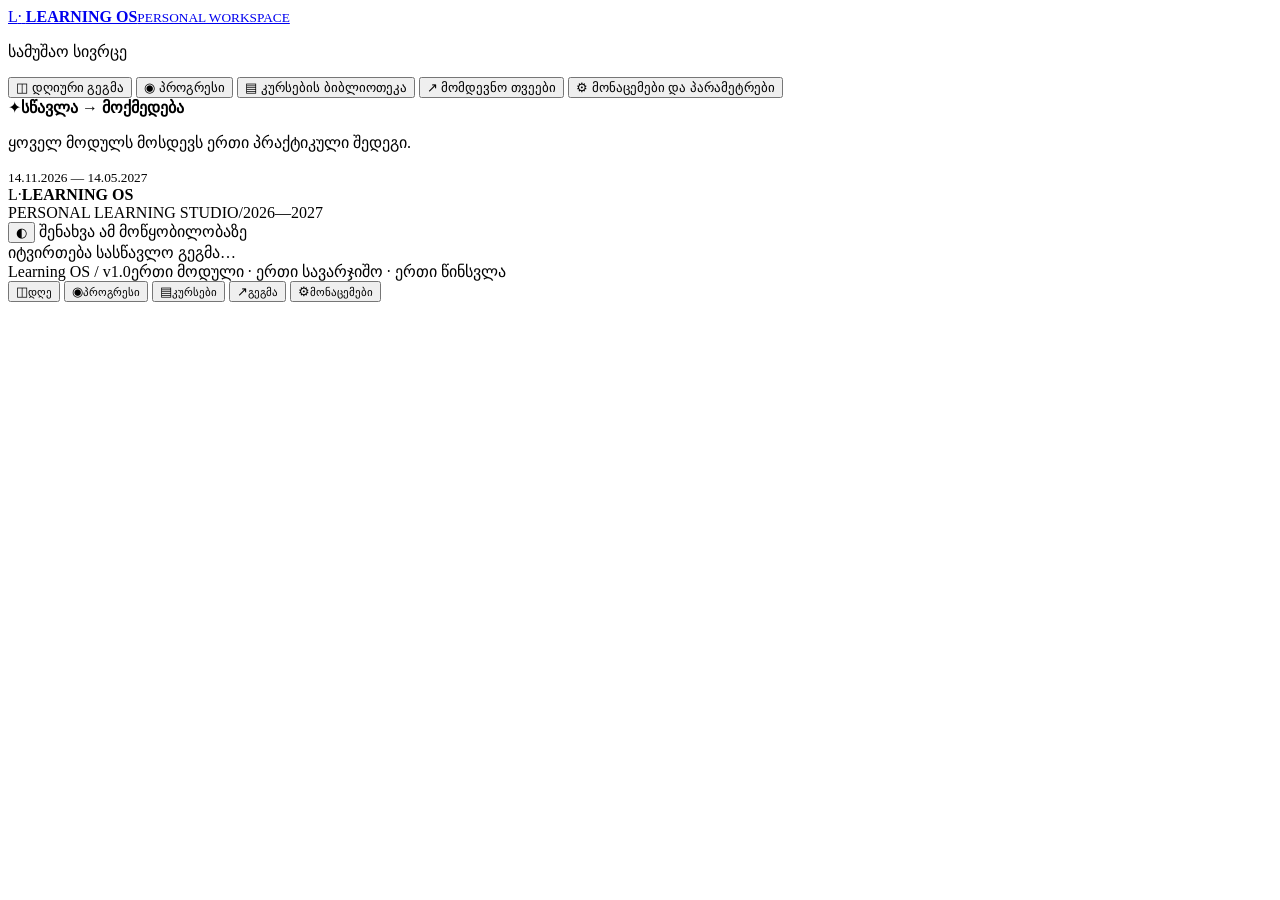
==== learning/index.html @ 4f211dae "Create responsive Learning OS app shell" ====
<!doctype html>
<html lang="ka">
<head>
  <meta charset="utf-8">
  <meta name="viewport" content="width=device-width,initial-scale=1,viewport-fit=cover">
  <meta name="theme-color" content="#183f37">
  <meta name="description" content="პერსონალური სასწავლო სამუშაო სივრცე: ყოველდღიური მოდულები, პრაქტიკული დავალებები და პროგრესი">
  <link rel="manifest" href="./manifest.webmanifest">
  <link rel="icon" href="./icon.svg" type="image/svg+xml">
  <link rel="stylesheet" href="./style.css">
  <title>Learning OS · სასწავლო სამუშაო სივრცე</title>
</head>
<body>
  <div class="app-shell">
    <aside class="sidebar">
      <a class="brand" href="./" aria-label="Learning OS">
        <span class="brand-mark">L<span>·</span></span>
        <span><strong>LEARNING OS</strong><small>PERSONAL WORKSPACE</small></span>
      </a>
      <p class="side-kicker">სამუშაო სივრცე</p>
      <nav class="side-nav" aria-label="მთავარი ნავიგაცია">
        <button data-view="today" class="active"><span>◫</span> დღიური გეგმა</button>
        <button data-view="overview"><span>◉</span> პროგრესი</button>
        <button data-view="courses"><span>▤</span> კურსების ბიბლიოთეკა</button>
        <button data-view="roadmap"><span>↗</span> მომდევნო თვეები</button>
        <button data-view="settings"><span>⚙</span> მონაცემები და პარამეტრები</button>
      </nav>
      <div class="side-bottom">
        <div class="sidebar-note"><span class="note-icon">✦</span><strong>სწავლა → მოქმედება</strong><p>ყოველ მოდულს მოსდევს ერთი პრაქტიკული შედეგი.</p></div>
        <small>14.11.2026 — 14.05.2027</small>
      </div>
    </aside>
    <div class="mobile-topbar"><span class="brand-mark small">L<span>·</span></span><strong>LEARNING OS</strong><span class="live-dot" title="პროგრესი ინახება ამ ბრაუზერში"></span></div>
    <main class="main">
      <header class="topbar">
        <div class="topbar-left"><span class="edition">PERSONAL LEARNING STUDIO</span><span class="top-sep">/</span><span>2026—2027</span></div>
        <div class="topbar-right"><button class="theme-btn" id="themeToggle" type="button" title="ფონის რეჟიმი">◐</button><span class="top-pill"><i></i> შენახვა ამ მოწყობილობაზე</span></div>
      </header>
      <div id="content" aria-live="polite"><div class="loading">იტვირთება სასწავლო გეგმა…</div></div>
      <footer class="footer"><span>Learning OS / v1.0</span><span>ერთი მოდული · ერთი სავარჯიშო · ერთი წინსვლა</span></footer>
    </main>
  </div>
  <nav class="mobile-nav" aria-label="ნავიგაცია">
    <button data-view="today" class="active"><span>◫</span><small>დღე</small></button>
    <button data-view="overview"><span>◉</span><small>პროგრესი</small></button>
    <button data-view="courses"><span>▤</span><small>კურსები</small></button>
    <button data-view="roadmap"><span>↗</span><small>გეგმა</small></button>
    <button data-view="settings"><span>⚙</span><small>მონაცემები</small></button>
  </nav>
  <div id="toast" role="status" aria-live="polite"></div>
  <script src="./data.js"></script>
  <script defer src="./app.js"></script>
</body>
</html>
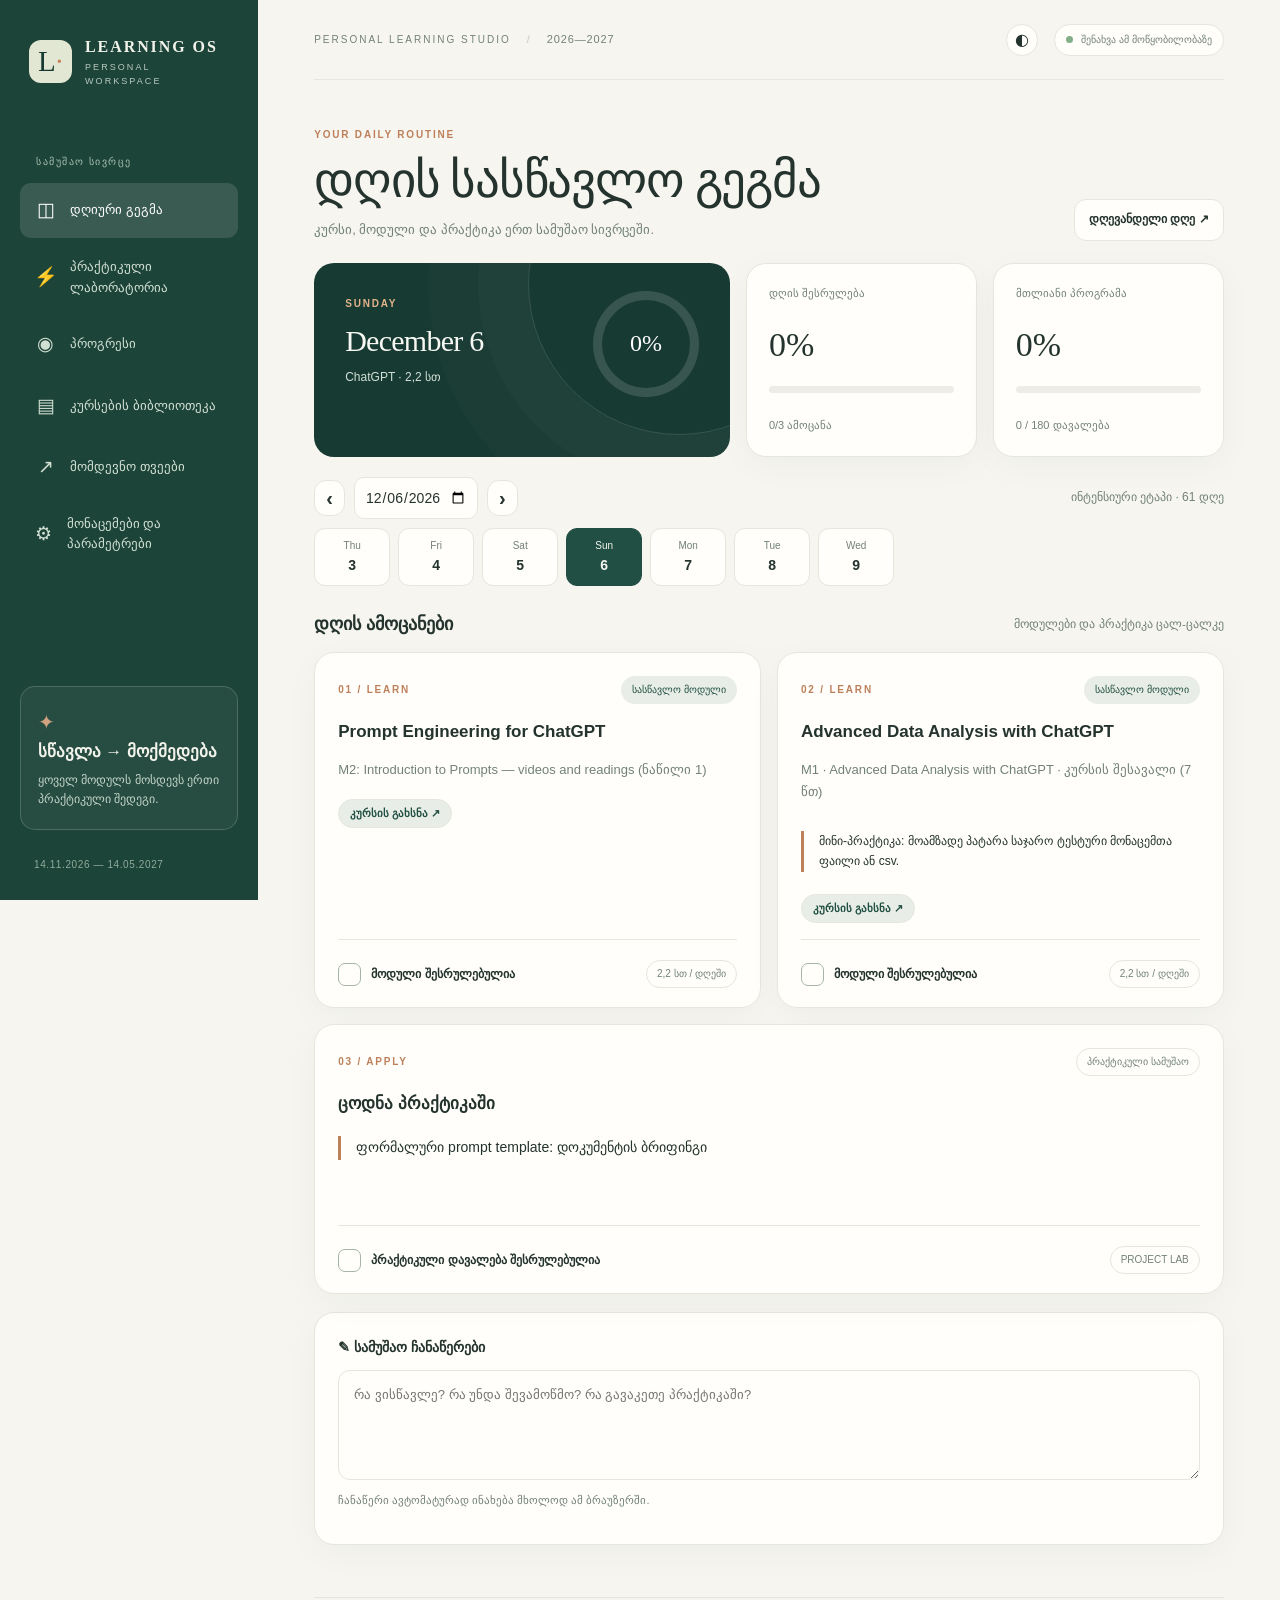
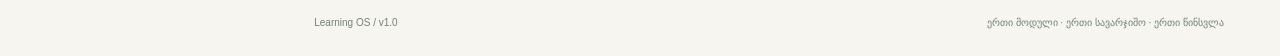
==== commit c7e46af8: "Add guided practical lab to Learning OS navigation" ====
--- a/learning/index.html
+++ b/learning/index.html
@@ -20,6 +20,7 @@
       <p class="side-kicker">სამუშაო სივრცე</p>
       <nav class="side-nav" aria-label="მთავარი ნავიგაცია">
         <button data-view="today" class="active"><span>◫</span> დღიური გეგმა</button>
+        <button data-view="lab"><span>⚡</span> პრაქტიკული ლაბორატორია</button>
         <button data-view="overview"><span>◉</span> პროგრესი</button>
         <button data-view="courses"><span>▤</span> კურსების ბიბლიოთეკა</button>
         <button data-view="roadmap"><span>↗</span> მომდევნო თვეები</button>
@@ -42,6 +43,7 @@
   </div>
   <nav class="mobile-nav" aria-label="ნავიგაცია">
     <button data-view="today" class="active"><span>◫</span><small>დღე</small></button>
+    <button data-view="lab"><span>⚡</span><small>პრაქტიკა</small></button>
     <button data-view="overview"><span>◉</span><small>პროგრესი</small></button>
     <button data-view="courses"><span>▤</span><small>კურსები</small></button>
     <button data-view="roadmap"><span>↗</span><small>გეგმა</small></button>
@@ -49,6 +51,7 @@
   </nav>
   <div id="toast" role="status" aria-live="polite"></div>
   <script src="./data.js"></script>
+  <script src="./build-lab.js"></script>
   <script defer src="./app.js"></script>
 </body>
 </html>
--- a/learning/style.css
+++ b/learning/style.css
@@ -0,0 +1,7 @@
+:root{--bg:#f6f5f0;--panel:#fffefa;--ink:#24332e;--muted:#728178;--line:#e5e7df;--accent:#214f43;--accent-deep:#173a32;--accent-pale:#e8eee7;--copper:#bd805b;--soft:#edece6;--shadow:0 9px 35px rgba(28,47,37,.035);--rad:20px}
+:root[data-theme="dark"]{--bg:#131a17;--panel:#1c2621;--ink:#e8eee9;--muted:#9dae9f;--line:#364139;--accent:#a9d1b7;--accent-deep:#97c4a8;--accent-pale:#27382d;--soft:#232d27;--copper:#d7a17d;--shadow:0 10px 40px rgba(0,0,0,.15)}
+*{box-sizing:border-box}html{scroll-behavior:smooth}body{margin:0;background:var(--bg);color:var(--ink);font-family:-apple-system,BlinkMacSystemFont,"Noto Sans Georgian","Segoe UI",Arial,sans-serif;font-size:14px;line-height:1.6;-webkit-font-smoothing:antialiased}button,input,textarea,select{font:inherit}button{cursor:pointer}button:focus-visible,a:focus-visible,input:focus-visible,textarea:focus-visible{outline:3px solid var(--copper);outline-offset:3px}a{color:inherit}.app-shell{min-height:100vh;display:grid;grid-template-columns:258px minmax(0,1fr)}.sidebar{background:#1d4439;color:#f2f3eb;position:sticky;top:0;height:100vh;display:flex;flex-direction:column;padding:34px 20px 26px}.brand{text-decoration:none;display:flex;align-items:center;gap:13px;padding:0 9px}.brand-mark{width:43px;height:43px;border-radius:12px;background:#e2e7d4;color:#173b32;font-family:Georgia,serif;font-size:29px;line-height:42px;text-align:center;display:inline-block;flex:none}.brand-mark span{color:#c8835c}.brand-mark.small{width:33px;height:33px;line-height:33px;font-size:22px;border-radius:9px}.brand strong{font-family:Georgia,serif;font-size:16px;letter-spacing:.12em;font-weight:600}.brand small{display:block;color:#b8c9be;font-size:9px;letter-spacing:.23em}.side-kicker{margin:66px 16px 13px;color:#a7c1b1;font-size:10px;text-transform:uppercase;letter-spacing:.15em}.side-nav{display:grid;gap:7px}.side-nav button{width:100%;text-align:left;border:0;border-radius:11px;background:transparent;color:#d2e0d4;padding:12px 14px;display:flex;gap:13px;align-items:center;font-size:13px}.side-nav button>span{font-size:19px;width:23px;text-align:center;font-family:Georgia,serif}.side-nav button:hover,.side-nav button.active{background:rgba(241,246,234,.13);color:#fff}.side-bottom{margin-top:auto}.sidebar-note{border:1px solid rgba(225,238,220,.19);border-radius:15px;padding:19px 17px;background:rgba(224,239,226,.05);margin-bottom:22px}.sidebar-note .note-icon{color:#d0a280;font-size:20px;display:block}.sidebar-note strong{font-family:Georgia,serif;font-size:17px}.sidebar-note p{margin:6px 0 0;font-size:12px;color:#c3d4c8}.side-bottom>small{padding-left:14px;color:#8fab9a;font-size:10px;letter-spacing:.06em}.main{min-width:0;max-width:1390px;width:100%;margin:0 auto;padding:0 5.5%}.topbar{height:80px;border-bottom:1px solid var(--line);display:flex;align-items:center;justify-content:space-between;color:var(--muted);font-size:11px;letter-spacing:.08em}.topbar-left,.topbar-right{display:flex;align-items:center;gap:16px}.edition{font-size:10px;letter-spacing:.2em}.top-sep{opacity:.35}.theme-btn{border:1px solid var(--line);border-radius:50%;background:var(--panel);color:var(--ink);width:32px;height:32px;font-size:16px}.top-pill{display:flex;align-items:center;gap:8px;border:1px solid var(--line);border-radius:50px;padding:7px 11px;background:var(--panel);font-size:10px;letter-spacing:0}.top-pill i,.live-dot{background:#82af87;width:7px;height:7px;border-radius:50%;display:inline-block}.page-intro{display:flex;justify-content:space-between;align-items:flex-end;gap:20px;margin:42px 0 22px}.eyebrow{font-size:10px;letter-spacing:.18em;color:var(--copper);text-transform:uppercase;font-weight:700}.page-intro h1,.hero h1{font-family:Georgia,"Noto Serif Georgian",serif;font-size:clamp(30px,4vw,49px);font-weight:500;line-height:1.17;margin:8px 0 10px;letter-spacing:-.025em}.sub{color:var(--muted);margin:0;font-size:13px}.btn{display:inline-flex;gap:9px;align-items:center;justify-content:center;border:1px solid var(--line);background:var(--panel);color:var(--ink);border-radius:12px;padding:10px 14px;text-decoration:none;font-size:12px;font-weight:600;transition:transform .15s,background .15s;min-height:39px}.btn:hover{transform:translateY(-1px)}.btn.primary{background:var(--accent);color:var(--bg);border-color:var(--accent)}:root[data-theme="dark"] .btn.primary{color:#162319}.btn.small{padding:7px 11px;min-height:32px}.btn.danger{color:#ba574d}.grid-head{display:grid;grid-template-columns:1.8fr 1fr 1fr;gap:16px;margin-bottom:20px}.hero{background:var(--accent-deep);color:#f7f8f3;border-radius:var(--rad);padding:28px 31px;position:relative;overflow:hidden;min-height:194px;display:flex;justify-content:space-between;gap:20px}.hero:after{content:"";position:absolute;right:-100px;top:-130px;border:1px solid #ffffff22;border-radius:50%;width:300px;height:300px;box-shadow:0 0 0 50px #ffffff05,0 0 0 100px #ffffff04}.hero p{color:#d3e1d7;margin:10px 0 0;font-size:12px}.hero h1{font-size:30px;margin:10px 0 0}.hero .eyebrow{color:#e3b38b}.ring{width:106px;height:106px;flex:none;border-radius:50%;display:grid;place-items:center;position:relative;background:conic-gradient(#d3b78f var(--pct),#ffffff24 0)}.ring:before{content:"";position:absolute;inset:9px;background:var(--accent-deep);border-radius:50%}.ring span{position:relative;font-family:Georgia,serif;font-size:24px;color:white}.metric-card,.panel,.task-card,.course-card{border:1px solid var(--line);background:var(--panel);box-shadow:var(--shadow);border-radius:var(--rad)}.metric-card{padding:21px 22px;display:flex;flex-direction:column;justify-content:space-between;min-height:194px}.metric-label{font-size:11px;color:var(--muted)}.metric-value{font-family:Georgia,serif;font-size:34px;line-height:1.1}.metric-foot{font-size:11px;color:var(--muted)}.line{height:7px;background:var(--soft);border-radius:50px;overflow:hidden}.line>span{display:block;background:var(--accent);border-radius:50px;height:100%;width:0}.panel{padding:23px}.date-panel{display:flex;align-items:center;gap:9px;flex-wrap:wrap;margin:4px 0 24px}.nav-arrow{font-size:20px;line-height:1;padding:7px 12px}.date-picker{border:1px solid var(--line);background:var(--panel);color:var(--ink);padding:8px 10px;border-radius:10px;min-height:40px}.date-summary{margin-left:auto;color:var(--muted);font-size:12px}.daystrip{display:grid;grid-template-columns:repeat(7,1fr);gap:8px;min-width:min(100%,580px)}.day-dot{border:1px solid var(--line);border-radius:11px;padding:9px 4px;background:var(--panel);color:var(--muted);text-align:center;min-width:43px}.day-dot strong{display:block;font-size:14px;color:var(--ink)}.day-dot small{font-size:10px;display:block}.day-dot.active{background:var(--accent);border-color:var(--accent);color:var(--bg)}.day-dot.active strong{color:var(--bg)}:root[data-theme="dark"] .day-dot.active,:root[data-theme="dark"] .day-dot.active strong{color:#15231b}.day-dot.finished:after{content:"✓";font-size:9px;display:inline-block;margin-top:1px}.section-head{display:flex;align-items:center;justify-content:space-between;margin:23px 0 13px;gap:12px}.section-head h2{font-size:18px;margin:0;font-weight:650}.section-head small{color:var(--muted)}.tasks{display:grid;grid-template-columns:repeat(2,minmax(0,1fr));gap:16px}.task-card{padding:23px 23px 19px;position:relative;min-height:270px;display:flex;flex-direction:column}.task-card.done{border-color:#99b79f}.task-card-head{display:flex;align-items:center;justify-content:space-between;gap:10px}.badge{border:1px solid var(--line);border-radius:50px;padding:5px 10px;font-size:10px;color:var(--muted)}.badge.accent{color:var(--accent);background:var(--accent-pale);border-color:transparent}.task-card h3{font-size:17px;line-height:1.45;margin:16px 0 9px;font-weight:700}.module-name{font-size:13px;color:var(--muted);margin:5px 0 18px;line-height:1.7}.task-footer{margin-top:auto;padding-top:20px;display:flex;align-items:center;justify-content:space-between;gap:10px;border-top:1px solid var(--line)}.check-row{display:flex;align-items:center;gap:10px;font-size:12px;font-weight:600;cursor:pointer;user-select:none}.check-row input{appearance:none;width:23px;height:23px;flex:none;border:1.5px solid #a4b5a7;border-radius:7px;background:var(--panel);margin:0;position:relative;cursor:pointer}.check-row input:checked{background:var(--accent);border-color:var(--accent)}.check-row input:checked:after{content:"✓";position:absolute;inset:0;text-align:center;line-height:21px;color:var(--bg);font-weight:800}.links{display:flex;flex-wrap:wrap;gap:6px;margin-bottom:16px}.linkchip{color:var(--accent);font-size:11px;text-decoration:none;border:1px solid var(--line);background:var(--accent-pale);border-radius:50px;padding:5px 11px;font-weight:600}.linkchip:hover{text-decoration:underline}.practice-quote{border-left:3px solid var(--copper);padding-left:15px;color:var(--ink);margin:10px 0 22px;line-height:1.7;font-size:14px}.notes-panel{margin-top:18px}.notes-panel h3{margin:0 0 11px;font-size:14px}.notes-panel textarea{border:1px solid var(--line);background:var(--panel);color:var(--ink);border-radius:12px;min-height:110px;resize:vertical;width:100%;padding:13px 15px;font-size:13px;line-height:1.65}.notes-panel .hint{font-size:11px;color:var(--muted);margin-top:6px}.progress-cols{display:grid;grid-template-columns:1.1fr 1fr;gap:16px}.progress-bar-row{display:grid;grid-template-columns:120px 1fr 40px;gap:12px;align-items:center;margin:15px 0;font-size:12px}.chart-panel{padding:25px}.stat-cluster{display:grid;grid-template-columns:repeat(3,1fr);gap:15px}.kpi{padding:19px 23px;background:var(--panel);border:1px solid var(--line);border-radius:16px}.kpi strong{font-size:29px;font-family:Georgia,serif;font-weight:500;display:block}.kpi span{font-size:11px;color:var(--muted)}.course-grid{display:grid;grid-template-columns:repeat(2,minmax(0,1fr));gap:14px}.course-card{padding:19px}.course-card .course-provider{font-size:10px;letter-spacing:.1em;color:var(--copper);text-transform:uppercase}.course-card h3{font-size:15px;line-height:1.5;min-height:44px;margin:8px 0}.course-meta{display:flex;gap:9px;flex-wrap:wrap;color:var(--muted);font-size:11px;margin-bottom:15px}.course-card a{font-size:12px;color:var(--accent);font-weight:700}.search{width:100%;padding:13px 16px;border-radius:12px;border:1px solid var(--line);background:var(--panel);color:var(--ink);margin-bottom:18px}.weekly-grid{display:grid;grid-template-columns:1fr;gap:12px}.weekly-card{background:var(--panel);border:1px solid var(--line);border-radius:16px;padding:20px 22px}.weekly-meta{display:flex;gap:10px;align-items:center;flex-wrap:wrap}.weekly-card h3{font-size:15px;margin:10px 0}.weekly-card p{color:var(--muted);font-size:13px;margin:8px 0 12px}.weekly-checks{display:flex;gap:22px;flex-wrap:wrap;margin-top:15px;border-top:1px solid var(--line);padding-top:14px}.settings-grid{display:grid;grid-template-columns:1fr 1fr;gap:18px}.settings-section{padding:23px;border:1px solid var(--line);background:var(--panel);border-radius:18px}.settings-section h3{margin:0 0 9px}.settings-section p{color:var(--muted);font-size:13px;margin:0 0 17px}.settings-section .actions{display:flex;gap:9px;flex-wrap:wrap}.muted{color:var(--muted)}.empty{text-align:center;padding:35px;color:var(--muted)}.footer{border-top:1px solid var(--line);margin:52px 0 25px;padding-top:17px;display:flex;justify-content:space-between;gap:15px;color:var(--muted);font-size:10px}.mobile-topbar,.mobile-nav{display:none}#toast{position:fixed;right:25px;bottom:25px;padding:12px 16px;background:var(--accent-deep);color:#fff;border-radius:12px;font-size:12px;box-shadow:0 15px 35px #0003;opacity:0;pointer-events:none;transform:translateY(8px);transition:.2s;z-index:9}#toast.show{opacity:1;transform:translateY(0)}.loading{margin:50px 0;color:var(--muted)}
+@media(max-width:1100px){.app-shell{grid-template-columns:215px minmax(0,1fr)}.sidebar{padding:29px 12px}.main{padding:0 4%}.grid-head{grid-template-columns:1.5fr 1fr 1fr}.hero{padding:23px}.tasks{gap:12px}}
+@media(max-width:780px){.app-shell{display:block;min-height:100vh}.sidebar{display:none}.mobile-topbar{height:59px;display:flex;align-items:center;gap:12px;padding:0 18px;background:#1d4439;color:#f4f4ed;position:sticky;top:0;z-index:8}.mobile-topbar strong{font-family:Georgia,serif;font-weight:500;letter-spacing:.17em;font-size:13px}.mobile-topbar .live-dot{margin-left:auto}.main{padding:0 17px}.topbar{height:40px;border-bottom:0;justify-content:flex-end}.topbar-left{display:none}.topbar-right{gap:8px}.top-pill{font-size:9px;padding:4px 8px}.theme-btn{height:28px;width:28px}.page-intro{margin:16px 0 18px;align-items:flex-start}.page-intro h1{font-size:31px;margin-top:4px}.page-intro .btn{padding:7px;font-size:11px}.grid-head{grid-template-columns:repeat(2,1fr);gap:10px}.hero{grid-column:1/-1;min-height:162px;padding:22px 20px}.hero h1{font-size:27px}.hero .ring{width:89px;height:89px}.metric-card{min-height:130px;padding:15px}.metric-value{font-size:28px}.tasks,.course-grid,.progress-cols,.settings-grid{grid-template-columns:1fr}.task-card{min-height:230px;padding:19px}.date-panel{margin-bottom:16px}.daystrip{order:2;width:100%;min-width:0;grid-template-columns:repeat(7,minmax(0,1fr));gap:5px}.day-dot{min-width:0;padding:7px 1px}.day-dot strong{font-size:13px}.day-dot small{font-size:9px}.date-summary{margin-left:auto}.section-head h2{font-size:17px}.stat-cluster{grid-template-columns:repeat(3,1fr);gap:7px}.kpi{padding:14px 9px}.kpi strong{font-size:23px}.kpi span{font-size:10px}.footer{margin-bottom:95px}.mobile-nav{display:flex;position:fixed;bottom:0;left:0;right:0;padding:6px 6px calc(6px + env(safe-area-inset-bottom));border-top:1px solid var(--line);background:var(--panel);z-index:7;justify-content:space-around;box-shadow:0 -6px 30px #0001}.mobile-nav button{background:none;border:0;color:var(--muted);display:flex;flex-direction:column;gap:0;align-items:center;min-width:60px;padding:5px 3px;border-radius:9px}.mobile-nav button span{font-size:20px;font-family:Georgia,serif}.mobile-nav button small{font-size:9px}.mobile-nav button.active{color:var(--accent);background:var(--accent-pale)}#toast{bottom:89px;left:15px;right:15px;text-align:center}}
+@media(max-width:360px){.daystrip{gap:3px}.day-dot{padding:6px 0}.page-intro h1{font-size:27px}.top-pill{display:none}}
+.task-card.full-line{grid-column:1/-1}
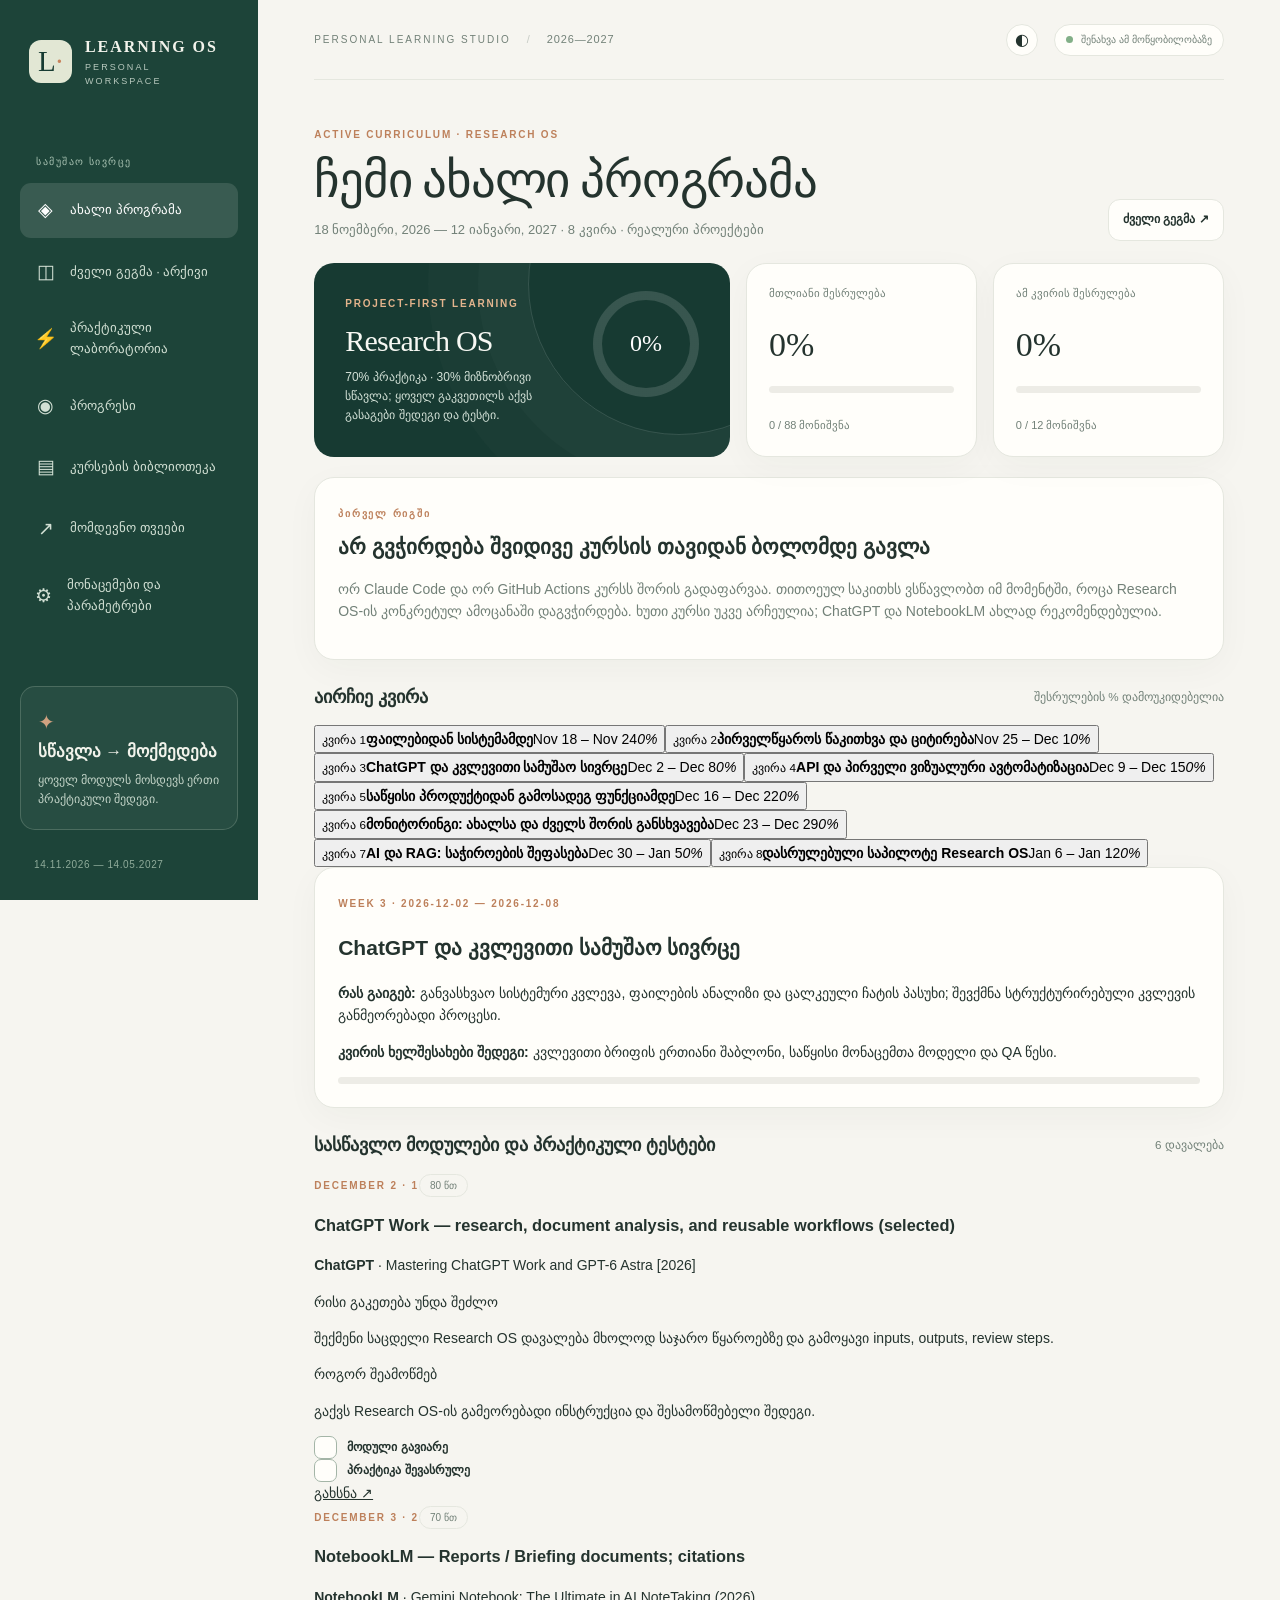
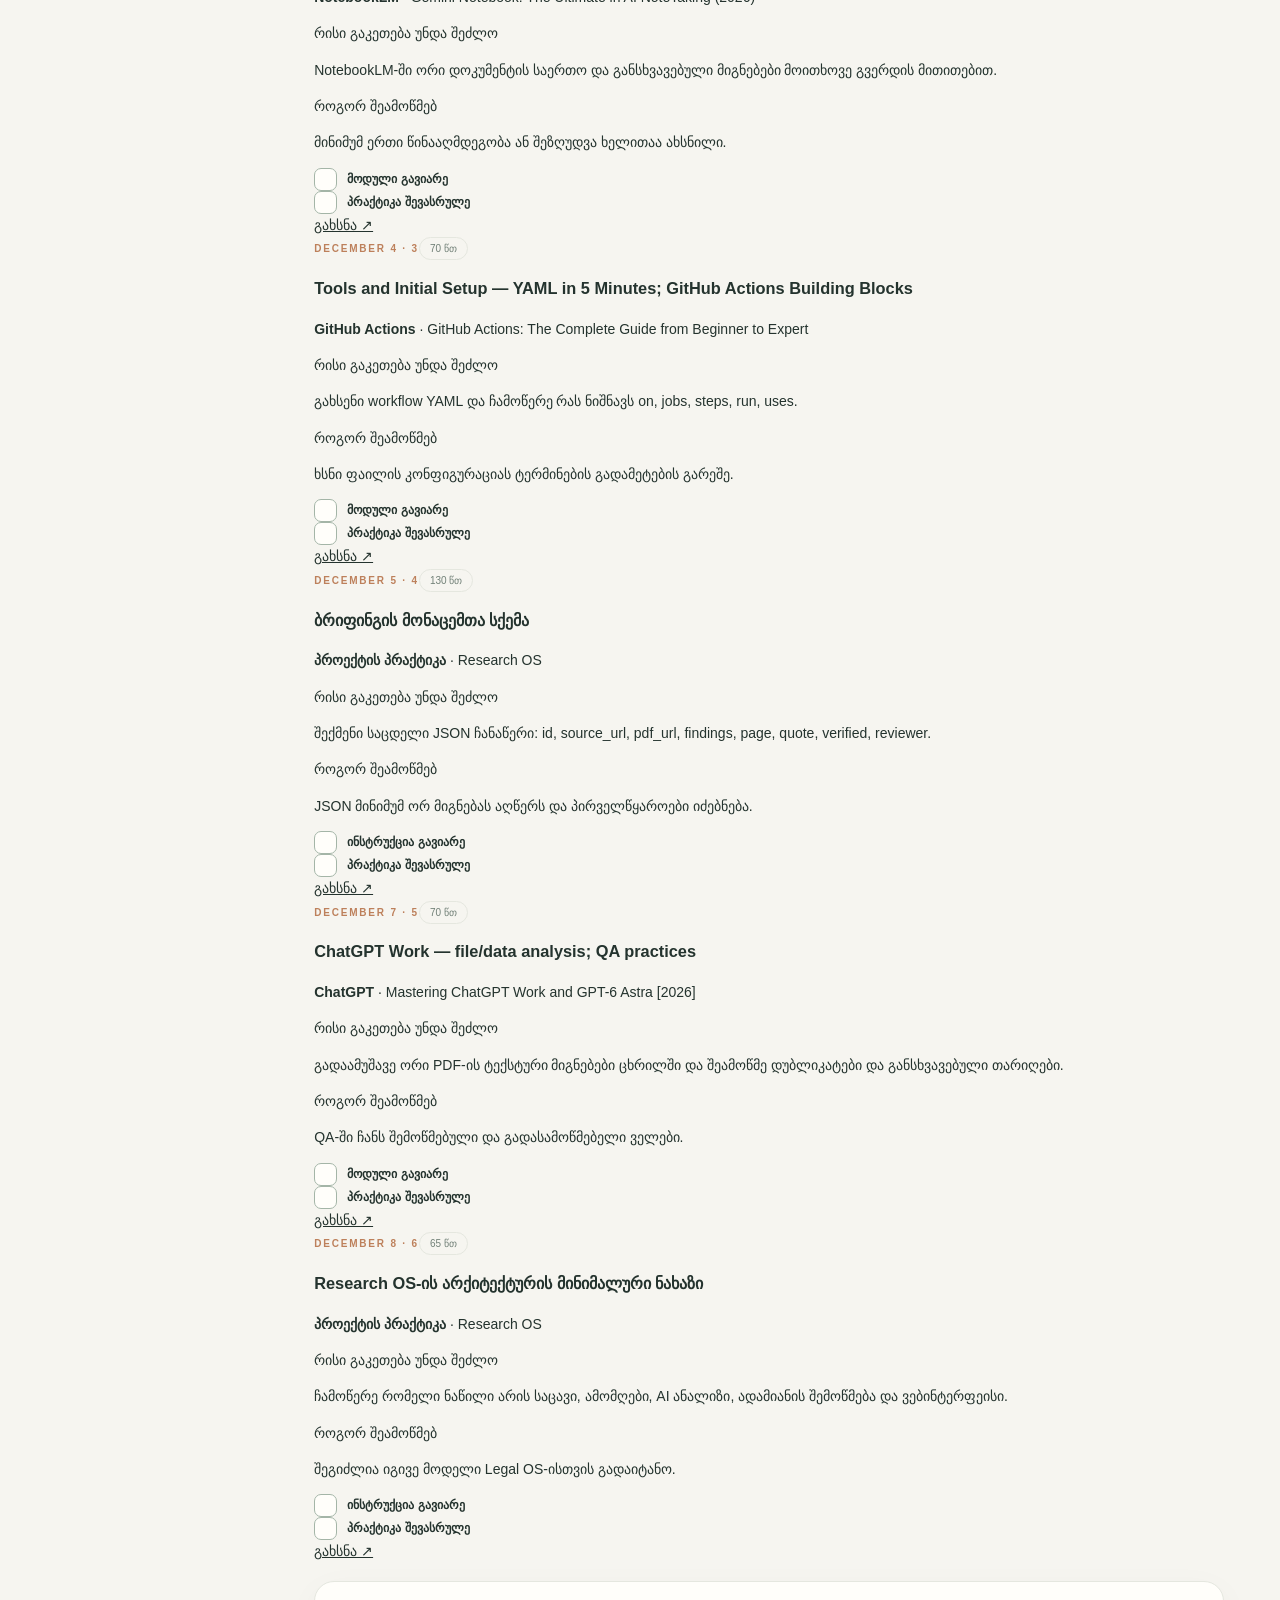
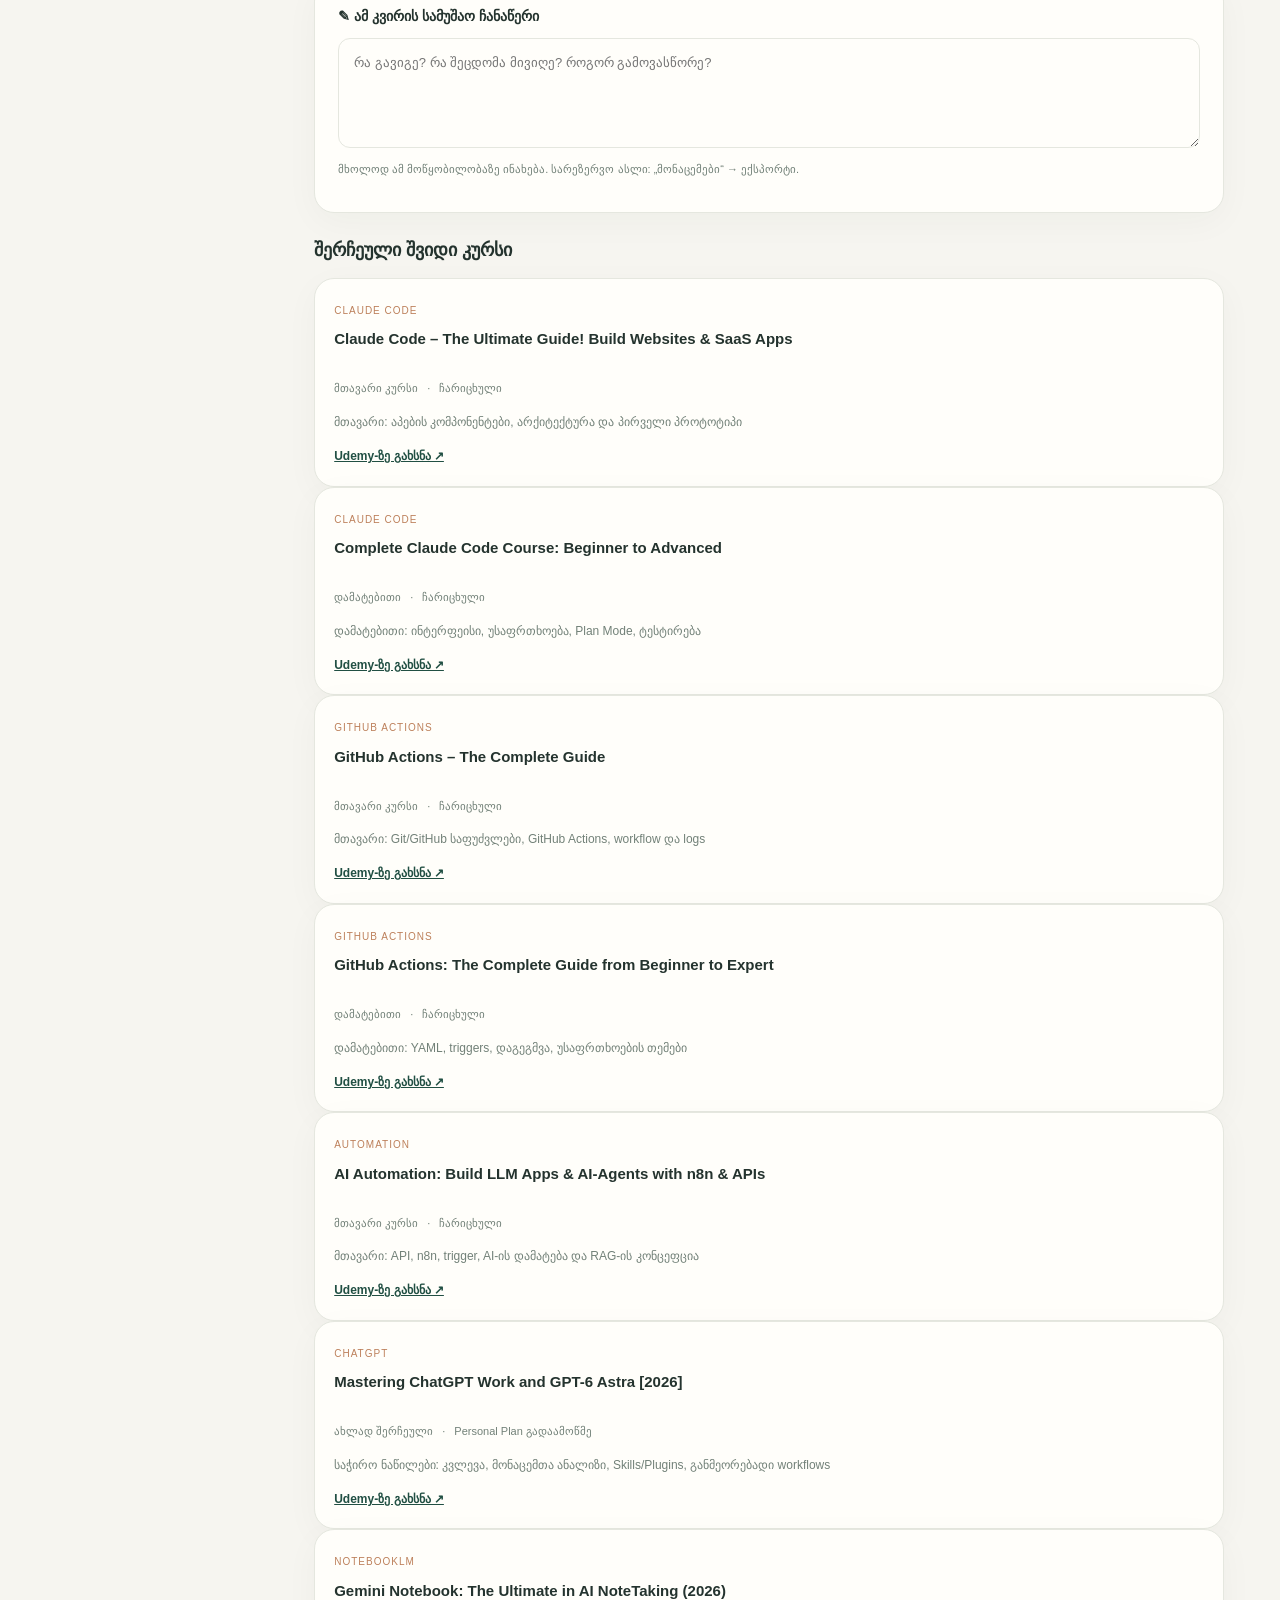
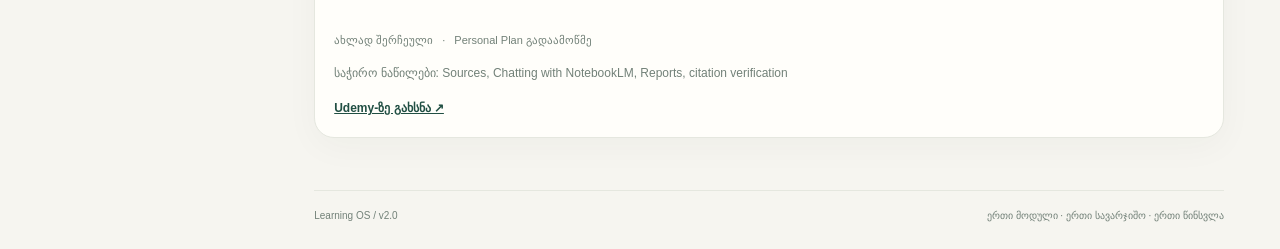
==== commit ced6e58a: "Make project-first learning plan default on desktop and mobile; keep original daily calendar archive" ====
--- a/learning/index.html
+++ b/learning/index.html
@@ -19,7 +19,8 @@
       </a>
       <p class="side-kicker">სამუშაო სივრცე</p>
       <nav class="side-nav" aria-label="მთავარი ნავიგაცია">
-        <button data-view="today" class="active"><span>◫</span> დღიური გეგმა</button>
+        <button data-view="program" class="active"><span>◈</span> ახალი პროგრამა</button>
+        <button data-view="today"><span>◫</span> ძველი გეგმა · არქივი</button>
         <button data-view="lab"><span>⚡</span> პრაქტიკული ლაბორატორია</button>
         <button data-view="overview"><span>◉</span> პროგრესი</button>
         <button data-view="courses"><span>▤</span> კურსების ბიბლიოთეკა</button>
@@ -38,20 +39,21 @@
         <div class="topbar-right"><button class="theme-btn" id="themeToggle" type="button" title="ფონის რეჟიმი">◐</button><span class="top-pill"><i></i> შენახვა ამ მოწყობილობაზე</span></div>
       </header>
       <div id="content" aria-live="polite"><div class="loading">იტვირთება სასწავლო გეგმა…</div></div>
-      <footer class="footer"><span>Learning OS / v1.0</span><span>ერთი მოდული · ერთი სავარჯიშო · ერთი წინსვლა</span></footer>
+      <footer class="footer"><span>Learning OS / v2.0</span><span>ერთი მოდული · ერთი სავარჯიშო · ერთი წინსვლა</span></footer>
     </main>
   </div>
   <nav class="mobile-nav" aria-label="ნავიგაცია">
-    <button data-view="today" class="active"><span>◫</span><small>დღე</small></button>
+    <button data-view="program" class="active"><span>◈</span><small>პროგრამა</small></button>
     <button data-view="lab"><span>⚡</span><small>პრაქტიკა</small></button>
     <button data-view="overview"><span>◉</span><small>პროგრესი</small></button>
     <button data-view="courses"><span>▤</span><small>კურსები</small></button>
-    <button data-view="roadmap"><span>↗</span><small>გეგმა</small></button>
+    
     <button data-view="settings"><span>⚙</span><small>მონაცემები</small></button>
   </nav>
   <div id="toast" role="status" aria-live="polite"></div>
   <script src="./data.js"></script>
   <script src="./build-lab.js"></script>
+  <script src="./active-program.js"></script>
   <script defer src="./app.js"></script>
 </body>
 </html>
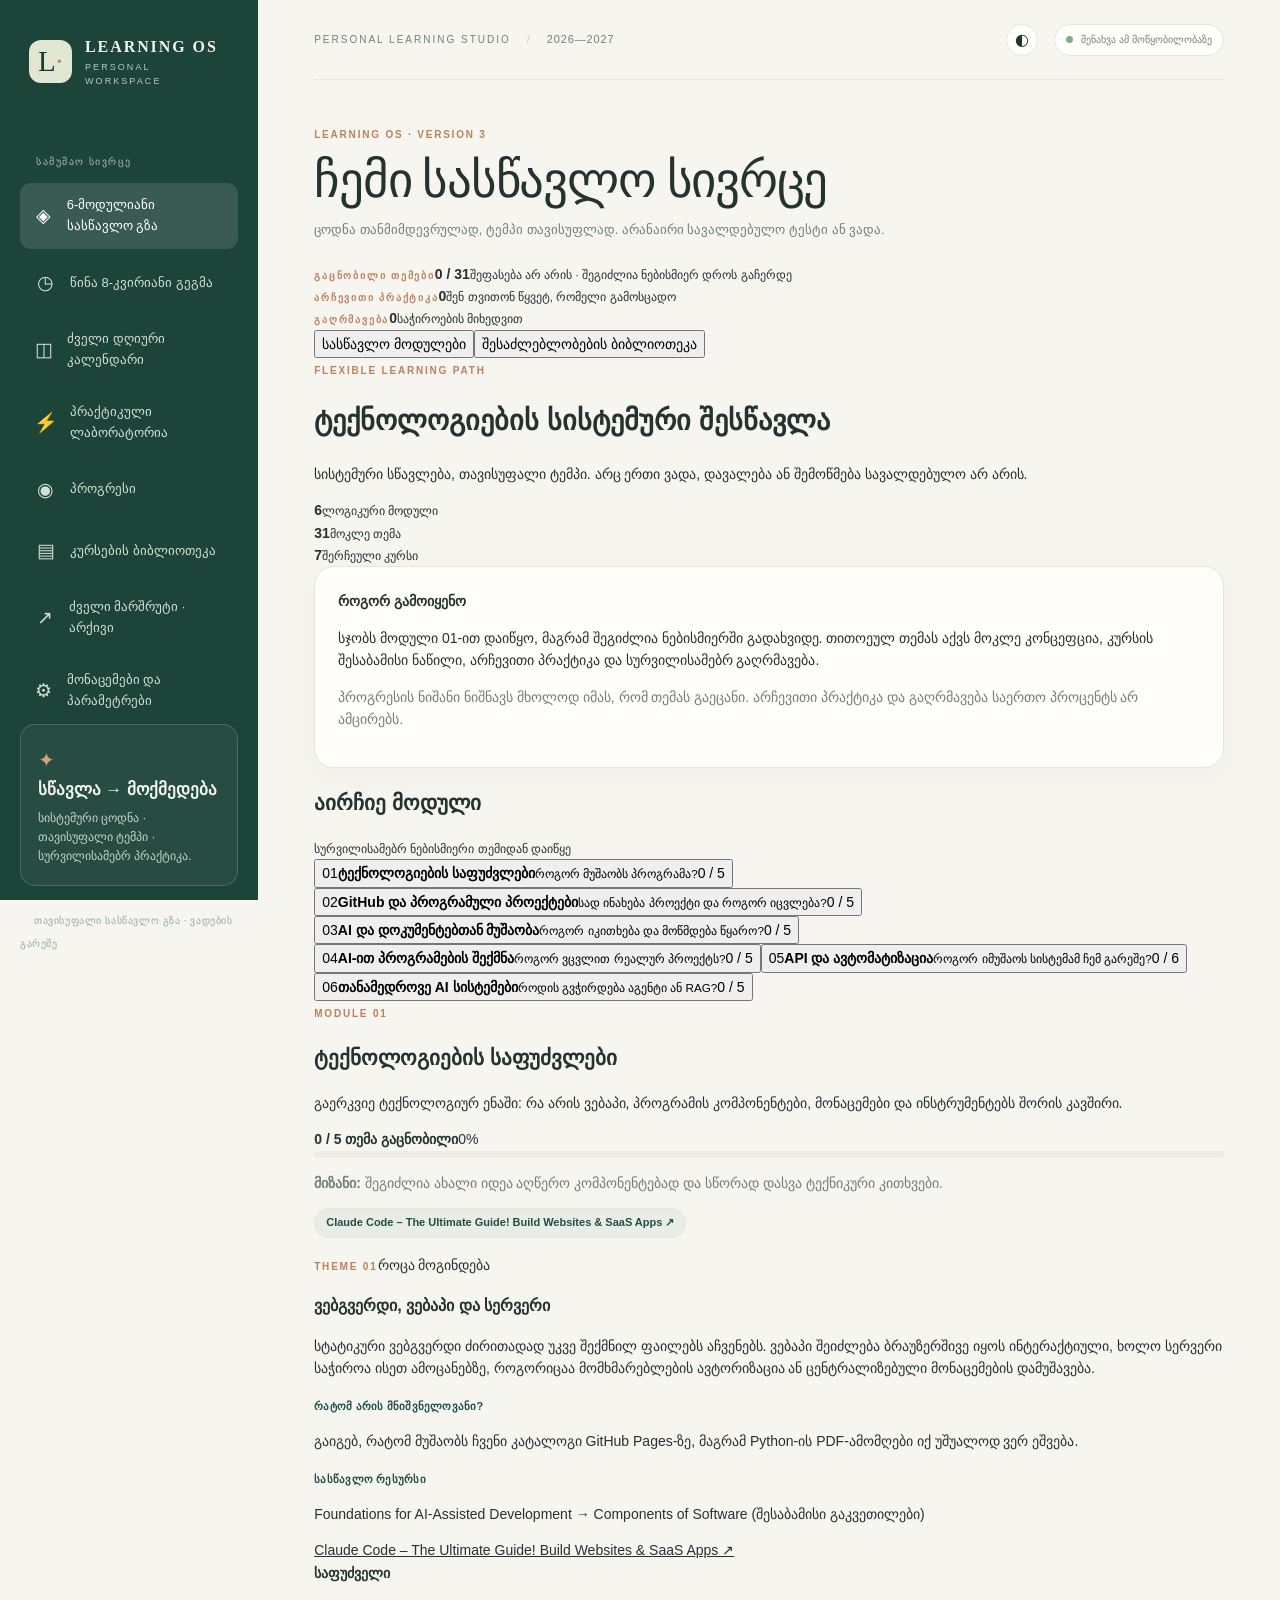
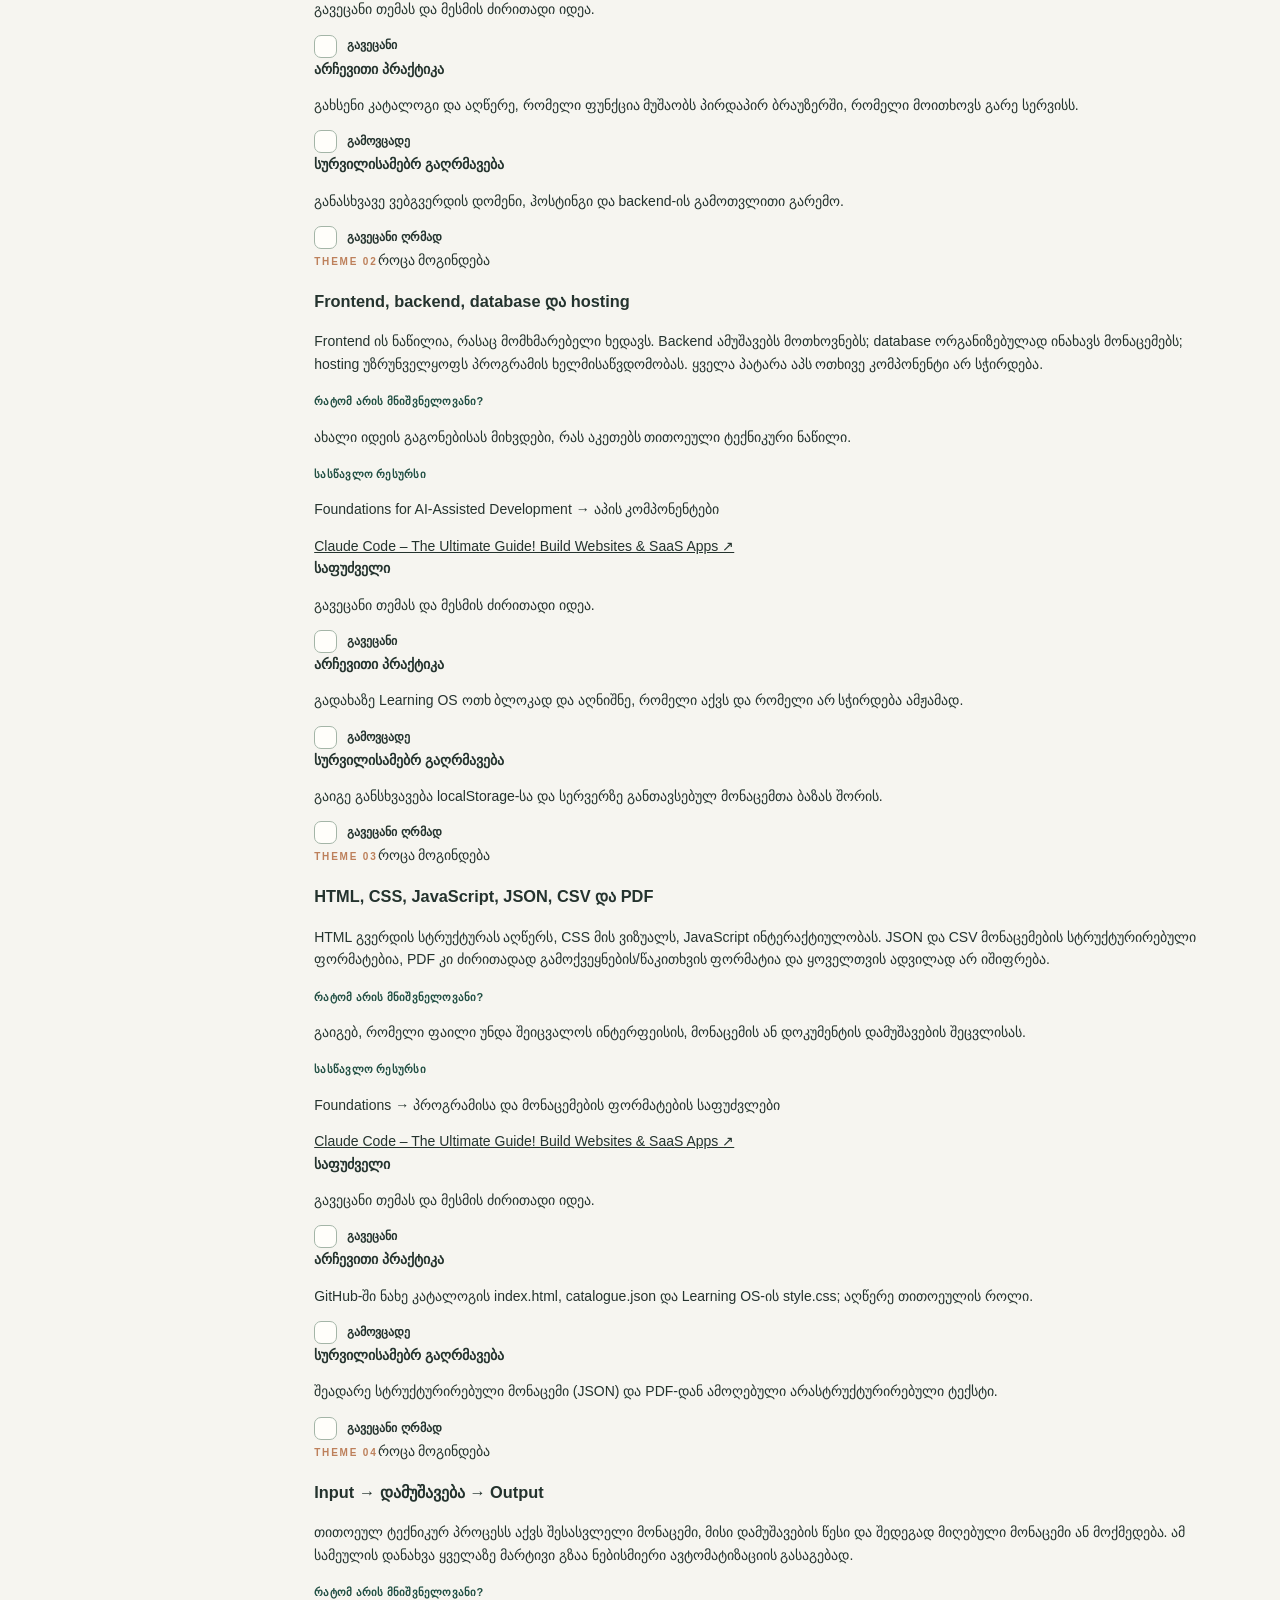
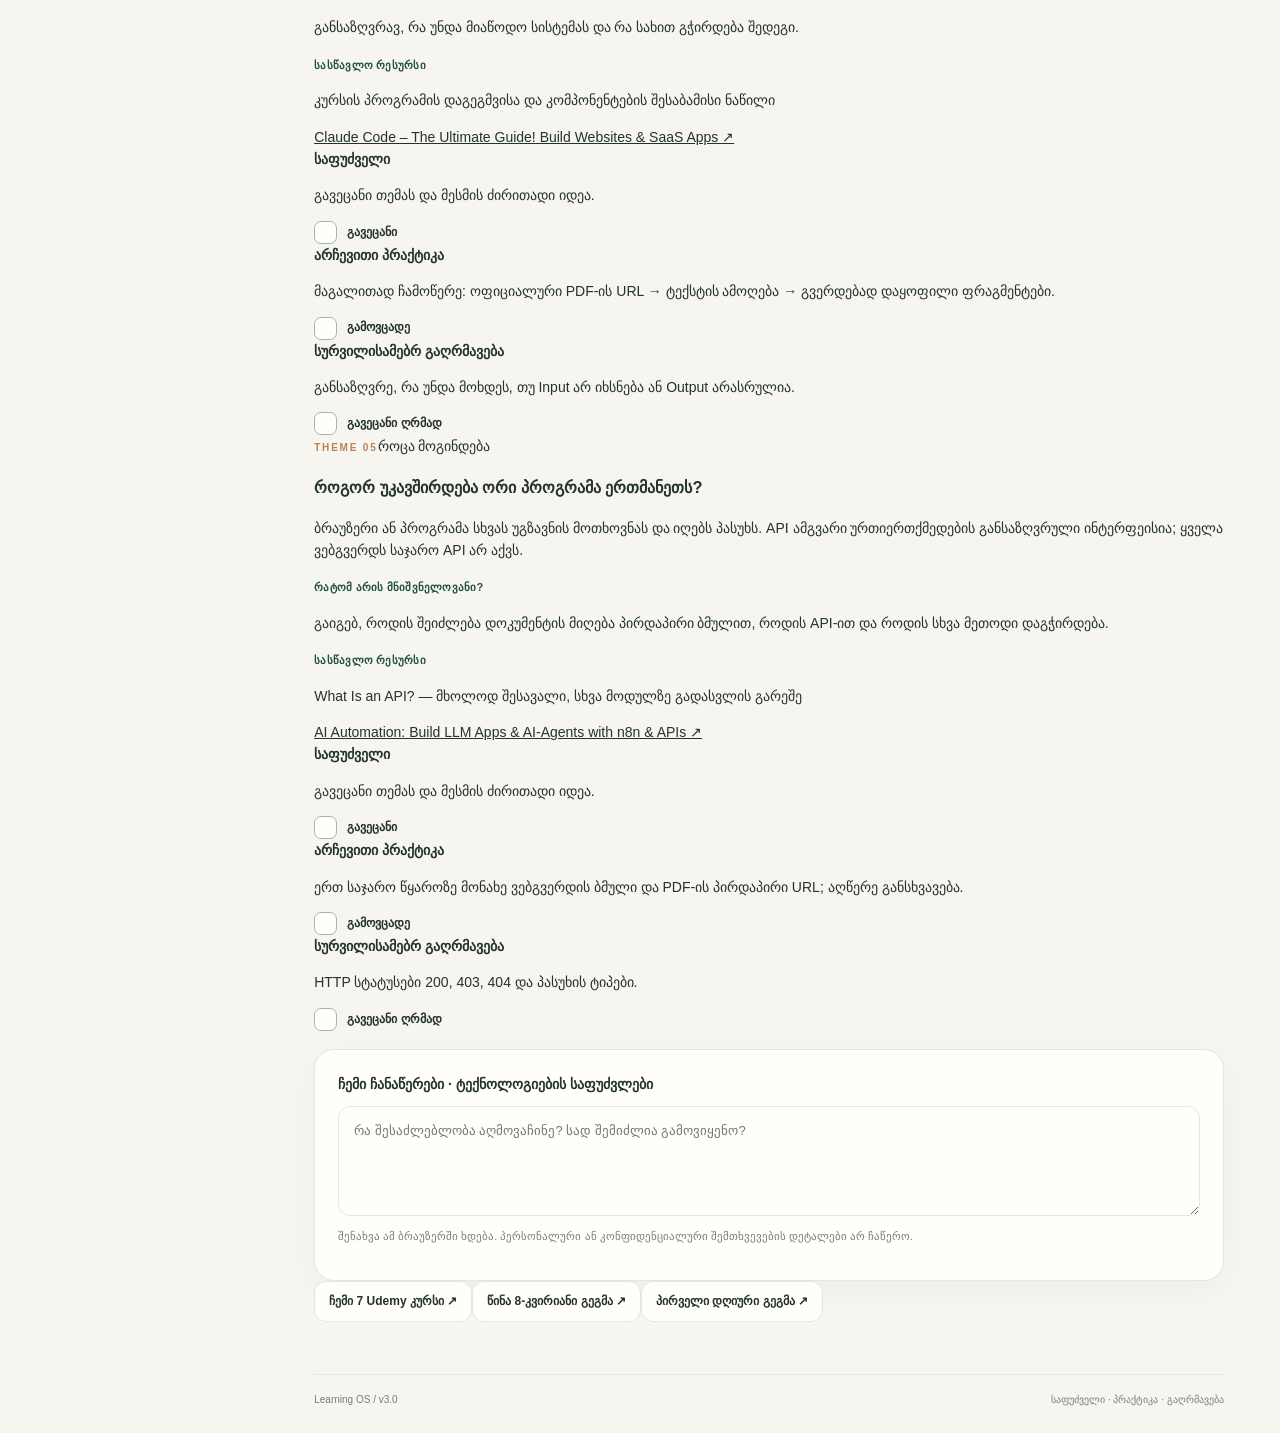
==== commit 50cab3f2: "Update Learning OS navigation and metadata for six modular self-paced syllabus" ====
--- a/learning/index.html
+++ b/learning/index.html
@@ -4,7 +4,7 @@
   <meta charset="utf-8">
   <meta name="viewport" content="width=device-width,initial-scale=1,viewport-fit=cover">
   <meta name="theme-color" content="#183f37">
-  <meta name="description" content="პერსონალური სასწავლო სამუშაო სივრცე: ყოველდღიური მოდულები, პრაქტიკული დავალებები და პროგრესი">
+  <meta name="description" content="ტექნოლოგიების სისტემური შესწავლა თავისუფალი ტემპით: საფუძვლები, არჩევითი პრაქტიკა და შესაძლებლობების ბიბლიოთეკა">
   <link rel="manifest" href="./manifest.webmanifest">
   <link rel="icon" href="./icon.svg" type="image/svg+xml">
   <link rel="stylesheet" href="./style.css">
@@ -19,17 +19,18 @@
       </a>
       <p class="side-kicker">სამუშაო სივრცე</p>
       <nav class="side-nav" aria-label="მთავარი ნავიგაცია">
-        <button data-view="program" class="active"><span>◈</span> ახალი პროგრამა</button>
-        <button data-view="today"><span>◫</span> ძველი გეგმა · არქივი</button>
+        <button data-view="program" class="active"><span>◈</span> 6-მოდულიანი სასწავლო გზა</button>
+        <button data-view="archive-weekly"><span>◷</span> წინა 8-კვირიანი გეგმა</button>
+        <button data-view="today"><span>◫</span> ძველი დღიური კალენდარი</button>
         <button data-view="lab"><span>⚡</span> პრაქტიკული ლაბორატორია</button>
         <button data-view="overview"><span>◉</span> პროგრესი</button>
         <button data-view="courses"><span>▤</span> კურსების ბიბლიოთეკა</button>
-        <button data-view="roadmap"><span>↗</span> მომდევნო თვეები</button>
+        <button data-view="roadmap"><span>↗</span> ძველი მარშრუტი · არქივი</button>
         <button data-view="settings"><span>⚙</span> მონაცემები და პარამეტრები</button>
       </nav>
       <div class="side-bottom">
-        <div class="sidebar-note"><span class="note-icon">✦</span><strong>სწავლა → მოქმედება</strong><p>ყოველ მოდულს მოსდევს ერთი პრაქტიკული შედეგი.</p></div>
-        <small>14.11.2026 — 14.05.2027</small>
+        <div class="sidebar-note"><span class="note-icon">✦</span><strong>სწავლა → მოქმედება</strong><p>სისტემური ცოდნა · თავისუფალი ტემპი · სურვილისამებრ პრაქტიკა.</p></div>
+        <small>თავისუფალი სასწავლო გზა · ვადების გარეშე</small>
       </div>
     </aside>
     <div class="mobile-topbar"><span class="brand-mark small">L<span>·</span></span><strong>LEARNING OS</strong><span class="live-dot" title="პროგრესი ინახება ამ ბრაუზერში"></span></div>
@@ -39,7 +40,7 @@
         <div class="topbar-right"><button class="theme-btn" id="themeToggle" type="button" title="ფონის რეჟიმი">◐</button><span class="top-pill"><i></i> შენახვა ამ მოწყობილობაზე</span></div>
       </header>
       <div id="content" aria-live="polite"><div class="loading">იტვირთება სასწავლო გეგმა…</div></div>
-      <footer class="footer"><span>Learning OS / v2.0</span><span>ერთი მოდული · ერთი სავარჯიშო · ერთი წინსვლა</span></footer>
+      <footer class="footer"><span>Learning OS / v3.0</span><span>საფუძველი · პრაქტიკა · გაღრმავება</span></footer>
     </main>
   </div>
   <nav class="mobile-nav" aria-label="ნავიგაცია">
@@ -54,6 +55,7 @@
   <script src="./data.js"></script>
   <script src="./build-lab.js"></script>
   <script src="./active-program.js"></script>
+  <script src="./flexible-program.js"></script>
   <script defer src="./app.js"></script>
 </body>
 </html>
--- a/learning/style.css
+++ b/learning/style.css
@@ -5,3 +5,33 @@
 @media(max-width:780px){.app-shell{display:block;min-height:100vh}.sidebar{display:none}.mobile-topbar{height:59px;display:flex;align-items:center;gap:12px;padding:0 18px;background:#1d4439;color:#f4f4ed;position:sticky;top:0;z-index:8}.mobile-topbar strong{font-family:Georgia,serif;font-weight:500;letter-spacing:.17em;font-size:13px}.mobile-topbar .live-dot{margin-left:auto}.main{padding:0 17px}.topbar{height:40px;border-bottom:0;justify-content:flex-end}.topbar-left{display:none}.topbar-right{gap:8px}.top-pill{font-size:9px;padding:4px 8px}.theme-btn{height:28px;width:28px}.page-intro{margin:16px 0 18px;align-items:flex-start}.page-intro h1{font-size:31px;margin-top:4px}.page-intro .btn{padding:7px;font-size:11px}.grid-head{grid-template-columns:repeat(2,1fr);gap:10px}.hero{grid-column:1/-1;min-height:162px;padding:22px 20px}.hero h1{font-size:27px}.hero .ring{width:89px;height:89px}.metric-card{min-height:130px;padding:15px}.metric-value{font-size:28px}.tasks,.course-grid,.progress-cols,.settings-grid{grid-template-columns:1fr}.task-card{min-height:230px;padding:19px}.date-panel{margin-bottom:16px}.daystrip{order:2;width:100%;min-width:0;grid-template-columns:repeat(7,minmax(0,1fr));gap:5px}.day-dot{min-width:0;padding:7px 1px}.day-dot strong{font-size:13px}.day-dot small{font-size:9px}.date-summary{margin-left:auto}.section-head h2{font-size:17px}.stat-cluster{grid-template-columns:repeat(3,1fr);gap:7px}.kpi{padding:14px 9px}.kpi strong{font-size:23px}.kpi span{font-size:10px}.footer{margin-bottom:95px}.mobile-nav{display:flex;position:fixed;bottom:0;left:0;right:0;padding:6px 6px calc(6px + env(safe-area-inset-bottom));border-top:1px solid var(--line);background:var(--panel);z-index:7;justify-content:space-around;box-shadow:0 -6px 30px #0001}.mobile-nav button{background:none;border:0;color:var(--muted);display:flex;flex-direction:column;gap:0;align-items:center;min-width:60px;padding:5px 3px;border-radius:9px}.mobile-nav button span{font-size:20px;font-family:Georgia,serif}.mobile-nav button small{font-size:9px}.mobile-nav button.active{color:var(--accent);background:var(--accent-pale)}#toast{bottom:89px;left:15px;right:15px;text-align:center}}
 @media(max-width:360px){.daystrip{gap:3px}.day-dot{padding:6px 0}.page-intro h1{font-size:27px}.top-pill{display:none}}
 .task-card.full-line{grid-column:1/-1}
+
+/* Learning OS v2 — project-first curriculum */
+.program-week-grid{display:grid;grid-template-columns:repeat(4,minmax(0,1fr));gap:10px;margin:14px 0 22px}
+.program-week{position:relative;text-align:left;border:1px solid var(--line);border-radius:15px;padding:14px;background:var(--panel);color:var(--ink);min-height:113px;display:flex;flex-direction:column;gap:2px}
+.program-week.selected{background:var(--accent-pale);border:2px solid var(--accent);padding:13px}
+.program-week small{color:var(--copper);font-size:10px;font-weight:700;letter-spacing:.08em}
+.program-week strong{font-size:12px;line-height:1.45;margin:3px 0}
+.program-week span{font-size:10px;color:var(--muted)}
+.program-week em{font-style:normal;font-size:11px;font-weight:750;color:var(--accent);margin-top:auto}
+.program-mission{border-left:4px solid var(--copper);margin-bottom:24px}
+.program-mission h2{font-size:23px;margin:9px 0}
+.program-mission p{font-size:13px;margin:10px 0}
+.program-mission .line{margin-top:20px}
+.program-tasks{display:grid;grid-template-columns:1fr;gap:13px}
+.program-task{padding:21px 23px;border:1px solid var(--line);border-radius:16px;background:var(--panel)}
+.program-task.finished{border-color:#95b9a0;background:var(--accent-pale)}
+.program-task-top{display:flex;align-items:center;justify-content:space-between;gap:10px}
+.program-task h3{margin:11px 0 7px;font-size:16px;line-height:1.45}
+.program-course{color:var(--muted);margin:0 0 16px;font-size:11px}
+.program-actions{display:grid;grid-template-columns:1fr 1fr;gap:12px}
+.program-actions>div{border:1px solid var(--line);background:var(--bg);border-radius:11px;padding:14px}
+.program-action-label{color:var(--accent);font-size:11px;font-weight:750;letter-spacing:.02em}
+.program-actions p{margin:7px 0 0;font-size:12px;line-height:1.65}
+.program-footer{border-top:1px solid var(--line);margin-top:17px;padding-top:14px;display:flex;justify-content:space-between;align-items:center;gap:10px}
+.program-checks{display:flex;gap:17px;flex-wrap:wrap}
+.program-footer>a{font-size:12px;font-weight:700;color:var(--accent);white-space:nowrap}
+.active-courses{display:grid;grid-template-columns:repeat(2,minmax(0,1fr));gap:12px}
+.active-courses .course-card{min-height:180px}
+@media(max-width:1050px){.program-week-grid{grid-template-columns:repeat(2,minmax(0,1fr))}}
+@media(max-width:780px){.program-week-grid{grid-template-columns:repeat(2,minmax(0,1fr));gap:7px}.program-week{padding:12px;min-height:100px}.program-actions,.active-courses{grid-template-columns:1fr}.program-task{padding:16px}.program-footer{align-items:flex-start;flex-wrap:wrap}.program-week strong{font-size:11px}.program-mission h2{font-size:20px}}
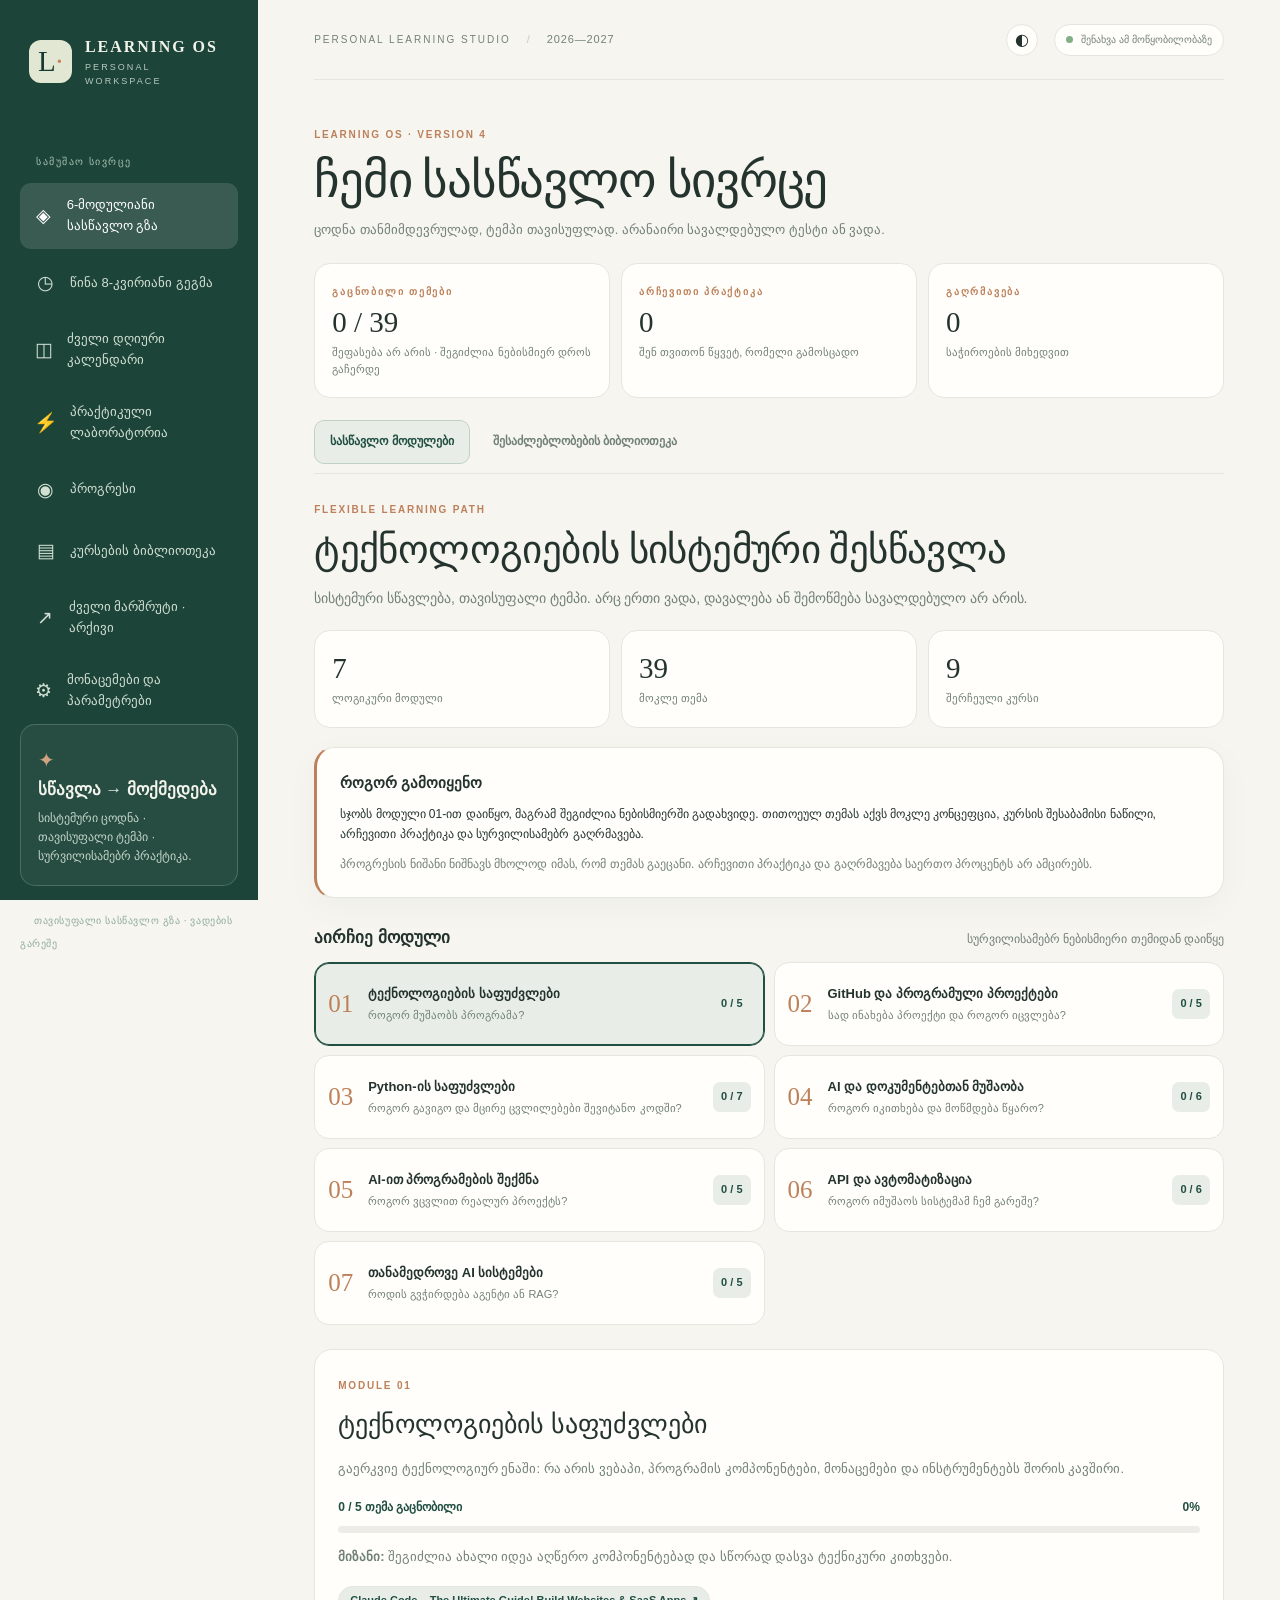
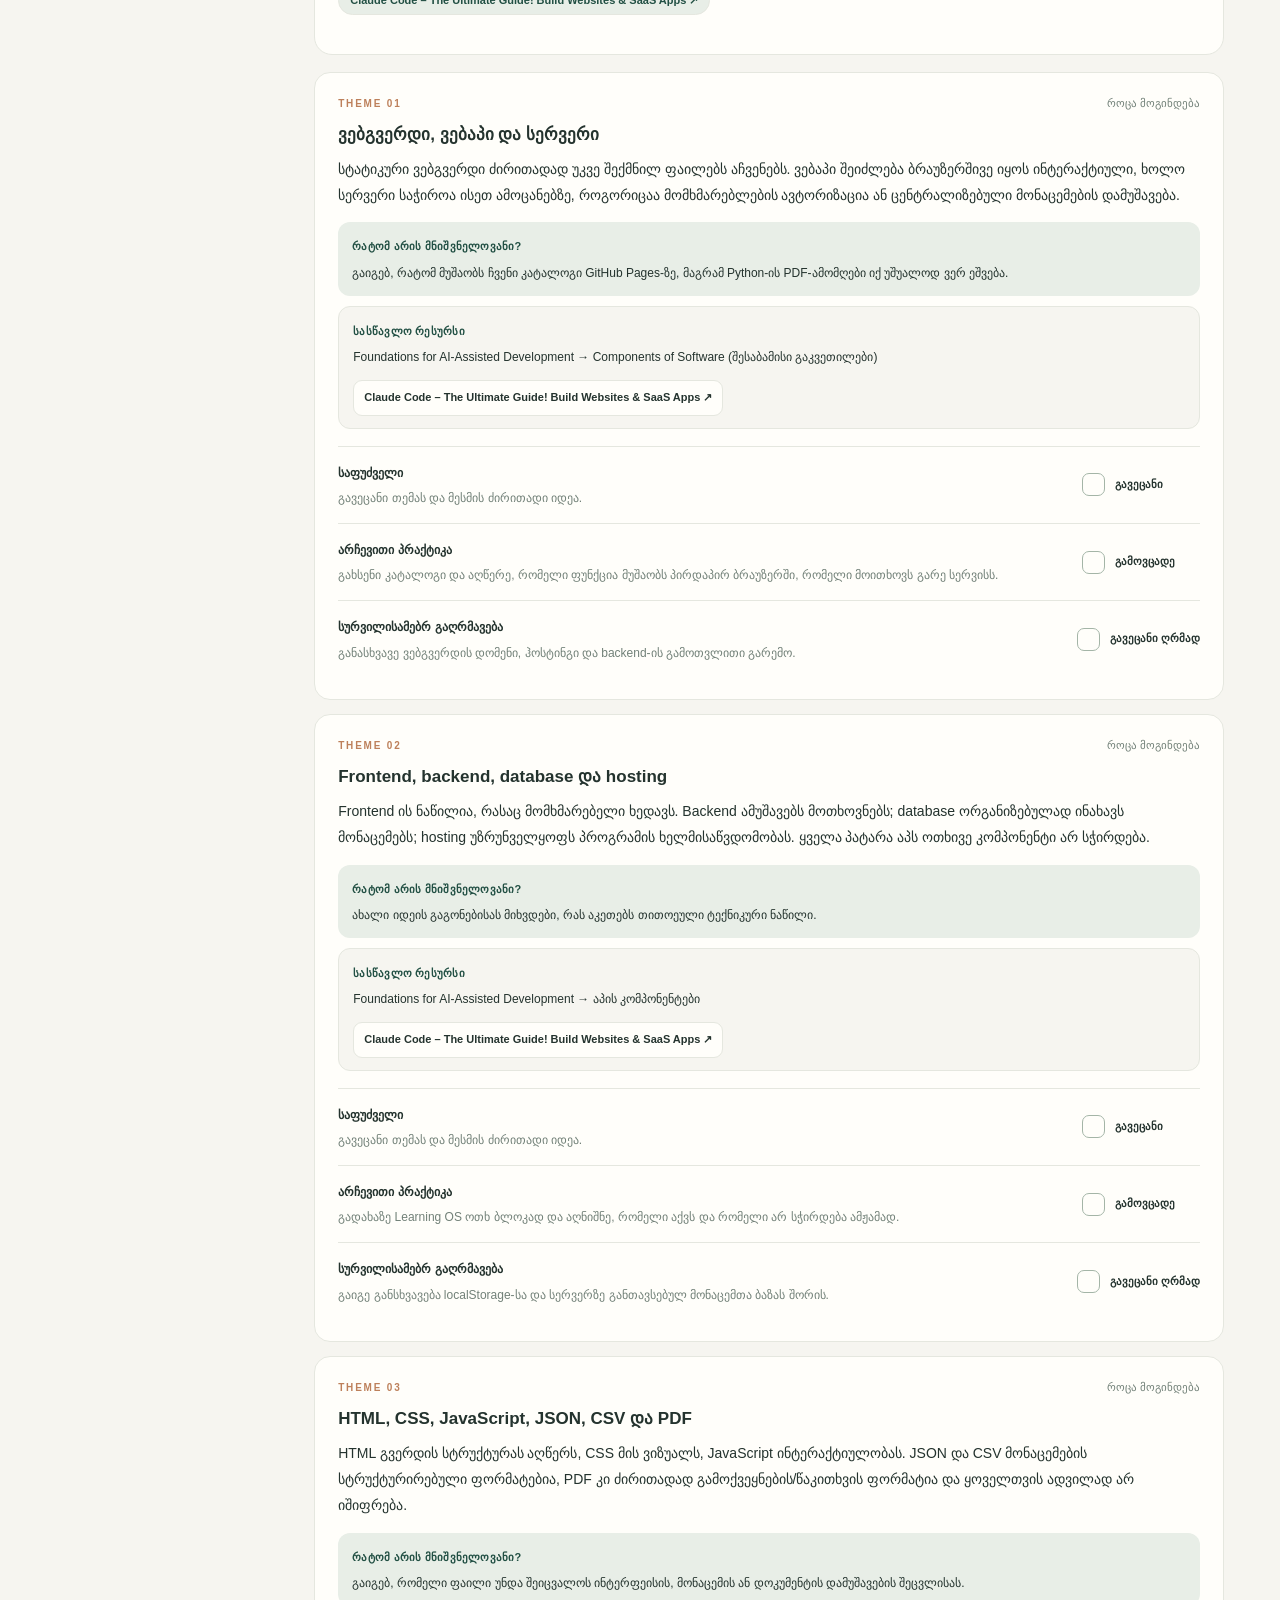
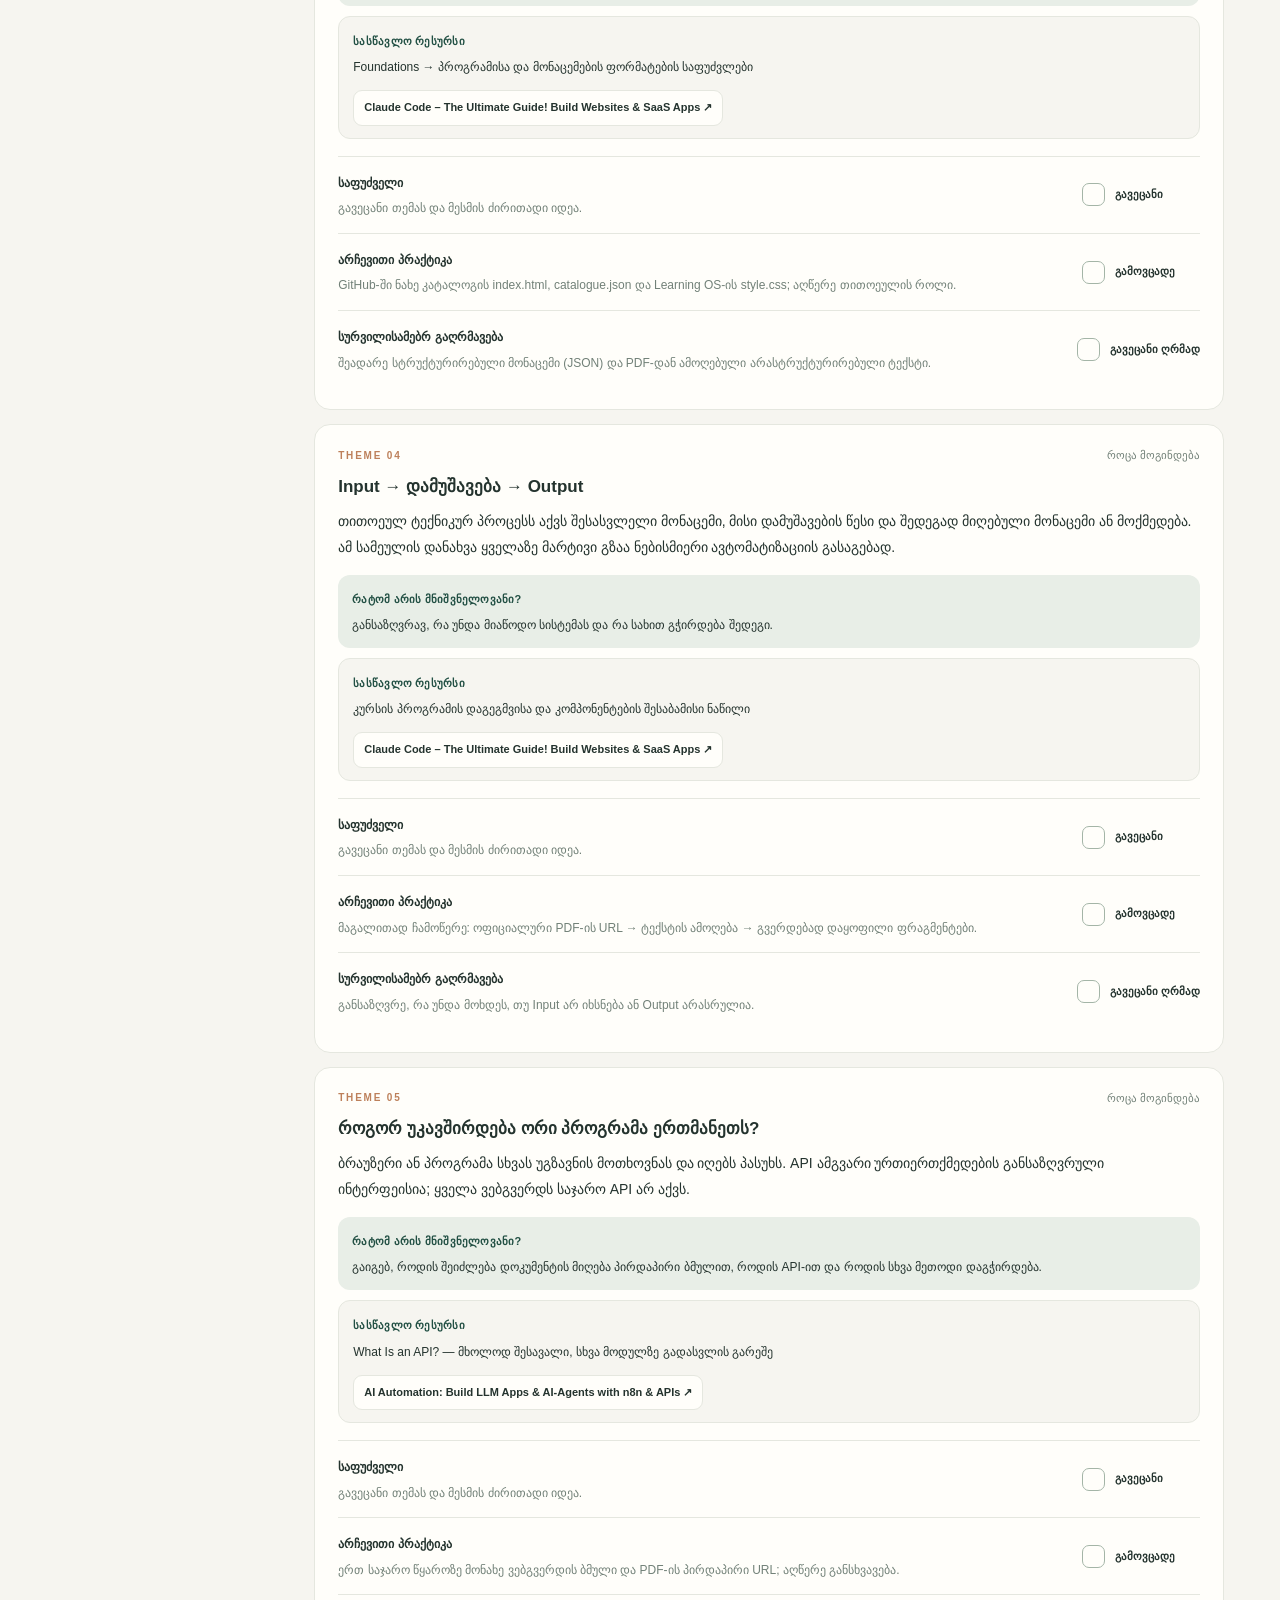
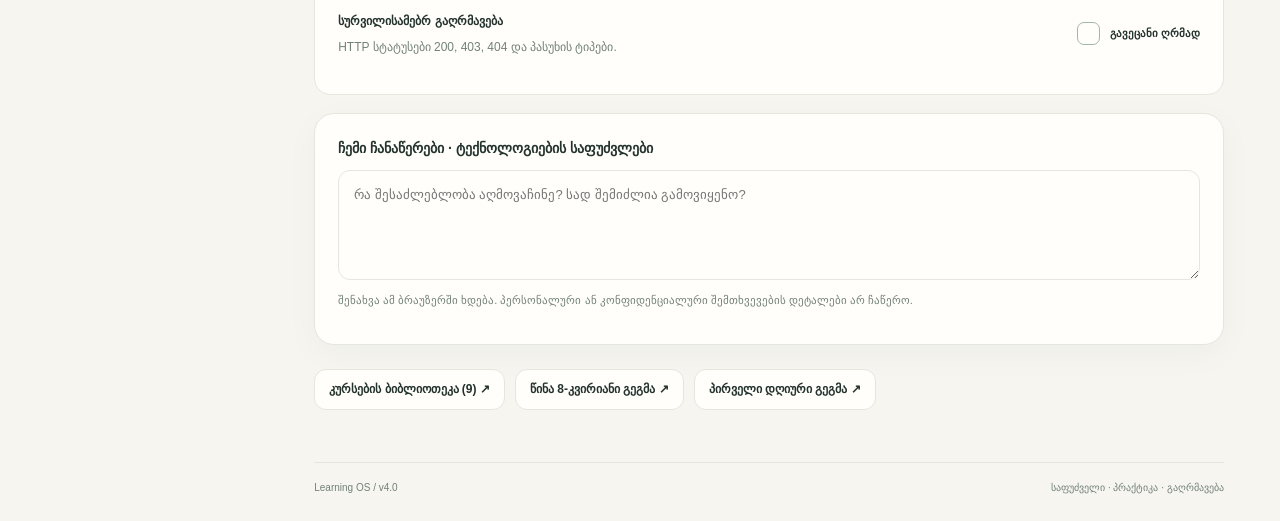
==== commit 4200be01: "Bump Learning OS interface edition to v4 with Python foundations" ====
--- a/learning/index.html
+++ b/learning/index.html
@@ -40,7 +40,7 @@
         <div class="topbar-right"><button class="theme-btn" id="themeToggle" type="button" title="ფონის რეჟიმი">◐</button><span class="top-pill"><i></i> შენახვა ამ მოწყობილობაზე</span></div>
       </header>
       <div id="content" aria-live="polite"><div class="loading">იტვირთება სასწავლო გეგმა…</div></div>
-      <footer class="footer"><span>Learning OS / v3.0</span><span>საფუძველი · პრაქტიკა · გაღრმავება</span></footer>
+      <footer class="footer"><span>Learning OS / v4.0</span><span>საფუძველი · პრაქტიკა · გაღრმავება</span></footer>
     </main>
   </div>
   <nav class="mobile-nav" aria-label="ნავიგაცია">
--- a/learning/style.css
+++ b/learning/style.css
@@ -35,3 +35,51 @@
 .active-courses .course-card{min-height:180px}
 @media(max-width:1050px){.program-week-grid{grid-template-columns:repeat(2,minmax(0,1fr))}}
 @media(max-width:780px){.program-week-grid{grid-template-columns:repeat(2,minmax(0,1fr));gap:7px}.program-week{padding:12px;min-height:100px}.program-actions,.active-courses{grid-template-columns:1fr}.program-task{padding:16px}.program-footer{align-items:flex-start;flex-wrap:wrap}.program-week strong{font-size:11px}.program-mission h2{font-size:20px}}
+
+/* Learning OS v3 · systematized self-paced curriculum */
+.flex-intro{margin:0 0 19px}.flex-intro h1{font-family:Georgia,serif;font-weight:500;font-size:clamp(29px,4vw,39px);line-height:1.16;letter-spacing:-.6px;margin:8px 0 12px;color:var(--ink)}.flex-intro p{font-size:14px;line-height:1.75;color:var(--muted);max-width:730px}
+.flex-topline,.flex-steps-summary{display:grid;grid-template-columns:repeat(3,minmax(0,1fr));gap:11px;margin:15px 0 19px}.flex-topline>div,.flex-steps-summary>div{padding:20px 17px;border:1px solid var(--line);border-radius:16px;background:var(--panel);display:flex;flex-direction:column;gap:5px}.flex-topline strong,.flex-steps-summary strong{font-family:Georgia,serif;font-size:29px;font-weight:500;color:var(--ink);line-height:1.2}.flex-topline small,.flex-steps-summary small{font-size:11px;color:var(--muted);line-height:1.5}
+.flex-tabs{display:flex;gap:7px;margin:22px 0 23px;border-bottom:1px solid var(--line);padding-bottom:9px;flex-wrap:wrap}.flex-tabs button{padding:11px 15px;background:transparent;border:1px solid transparent;border-radius:10px;font-size:12px;font-weight:700;color:var(--muted)}.flex-tabs button.active{background:var(--accent-pale);border-color:#c2d1c6;color:var(--accent)}
+.flex-guide{background:var(--panel);border-left:3px solid var(--copper)}.flex-guide strong{display:block;font-size:15px}.flex-guide p{font-size:12px;line-height:1.7;margin:9px 0 0}
+.flex-heading{display:flex;align-items:baseline;justify-content:space-between;gap:9px;margin:26px 0 11px}.flex-heading h2{margin:0;font-size:17px}.flex-heading small{color:var(--muted)}
+.flex-module-grid{display:grid;grid-template-columns:repeat(2,minmax(0,1fr));gap:9px;margin-bottom:24px}
+.flex-module-button{display:flex;gap:11px;align-items:center;width:100%;text-align:left;border:1px solid var(--line);border-radius:15px;padding:14px 13px;background:var(--panel);color:var(--ink);min-height:84px;transition:border-color .1s,background .1s}
+.flex-module-button:hover{border-color:var(--accent)}.flex-module-button.selected{border-color:var(--accent);background:var(--accent-pale);box-shadow:inset 0 0 0 1px var(--accent)}
+.flex-module-num{font-family:Georgia,serif;color:var(--copper);font-size:25px;min-width:29px}
+.flex-module-info{display:flex;flex-direction:column;gap:4px;flex:1;min-width:0}.flex-module-info strong{font-size:13px;line-height:1.45}.flex-module-info small{font-size:11px;color:var(--muted);line-height:1.4}
+.flex-module-counter{font-size:11px;font-weight:750;color:var(--accent);white-space:nowrap;padding:6px 8px;background:var(--accent-pale);border-radius:7px}
+.flex-module-detail{margin-top:4px}.flex-module-heading{background:var(--panel);padding:23px;border:1px solid var(--line);border-radius:18px;margin-bottom:17px}.flex-module-heading h2{margin:8px 0;font-family:Georgia,serif;font-size:26px;font-weight:500}.flex-module-heading p{color:var(--muted);font-size:13px;line-height:1.7}.flex-module-heading .line{margin:7px 0 10px}
+.flex-module-progress{display:flex;align-items:center;justify-content:space-between;color:var(--accent);font-size:12px;font-weight:700;margin:18px 0 8px}
+.flex-module-heading .links{display:flex;flex-wrap:wrap;gap:9px;margin-top:18px}
+.flex-lesson-grid{display:flex;flex-direction:column;gap:14px}
+.flex-lesson{background:var(--panel);border:1px solid var(--line);border-radius:16px;padding:22px 23px}
+.flex-lesson.read{border-left:3px solid #8ea98f;padding-left:21px}
+.flex-lesson-top{display:flex;align-items:center;justify-content:space-between;gap:10px}
+.flex-lesson-status{color:var(--muted);font-size:11px}
+.flex-lesson.read .flex-lesson-status{color:var(--accent)}
+.flex-lesson h3{font-size:17px;line-height:1.4;margin:10px 0}
+.flex-concept{font-size:14px;line-height:1.85;margin:0 0 14px}
+.flex-why,.flex-resource{padding:12px 14px;border-radius:12px;margin:10px 0}
+.flex-why{background:var(--accent-pale)}
+.flex-resource{border:1px solid var(--line);background:var(--bg)}
+.flex-why p,.flex-resource p{font-size:12px;line-height:1.75;margin:6px 0 0}
+.flex-resource-links{display:flex;gap:7px;flex-wrap:wrap;margin:12px 0 0}
+.flex-course-link{display:inline-flex;align-items:center;max-width:100%;padding:8px 10px;border:1px solid var(--line);border-radius:9px;text-decoration:none;background:var(--panel);font-weight:650;font-size:11px;overflow-wrap:anywhere}
+.flex-checks{display:flex;flex-direction:column;margin-top:17px}
+.flex-check-line{display:flex;justify-content:space-between;align-items:center;gap:15px;border-top:1px solid var(--line);padding:14px 0}
+.flex-check-line>div:first-child{flex:1;min-width:0}
+.flex-check-line strong{font-size:12px;color:var(--ink)}
+.flex-check-line p{font-size:12px;color:var(--muted);line-height:1.65;margin:6px 0 0}
+.flex-check-line .check-row{min-width:118px;flex-shrink:0;font-size:11px}
+.flex-bottom-links{display:flex;gap:10px;flex-wrap:wrap;margin:24px 0 8px}
+.flex-capabilities{display:grid;grid-template-columns:repeat(2,minmax(0,1fr));gap:13px}
+.flex-capability{padding:21px;background:var(--panel);border:1px solid var(--line);border-radius:17px;display:flex;flex-direction:column;gap:9px}
+.flex-capability h3{margin:4px 0 0;font-size:17px;line-height:1.45}
+.flex-capability p{font-size:12px;line-height:1.7;margin:0;color:var(--muted)}
+.flex-capability-meta{display:flex;flex-direction:column;gap:3px;border-top:1px solid var(--line);padding-top:9px;font-size:11px}
+.flex-capability-meta span{color:var(--muted)}.flex-capability button{margin-top:auto;align-self:flex-start}
+@media(max-width:780px){
+.flex-intro h1{font-size:29px}.flex-topline,.flex-steps-summary{gap:7px}.flex-topline>div,.flex-steps-summary>div{padding:13px 10px;min-height:100px}.flex-topline strong,.flex-steps-summary strong{font-size:24px}.flex-topline small,.flex-steps-summary small{font-size:10px}
+.flex-module-grid,.flex-capabilities{grid-template-columns:1fr}.flex-module-button{min-height:71px}.flex-module-heading{padding:18px}.flex-lesson{padding:17px}.flex-lesson.read{padding-left:15px}.flex-check-line{align-items:flex-start;flex-direction:column;gap:10px}.flex-check-line .check-row{align-self:flex-start;min-width:0}
+.flex-module-heading h2{font-size:23px}.flex-lesson h3{font-size:16px}.flex-course-link{width:100%}
+}
